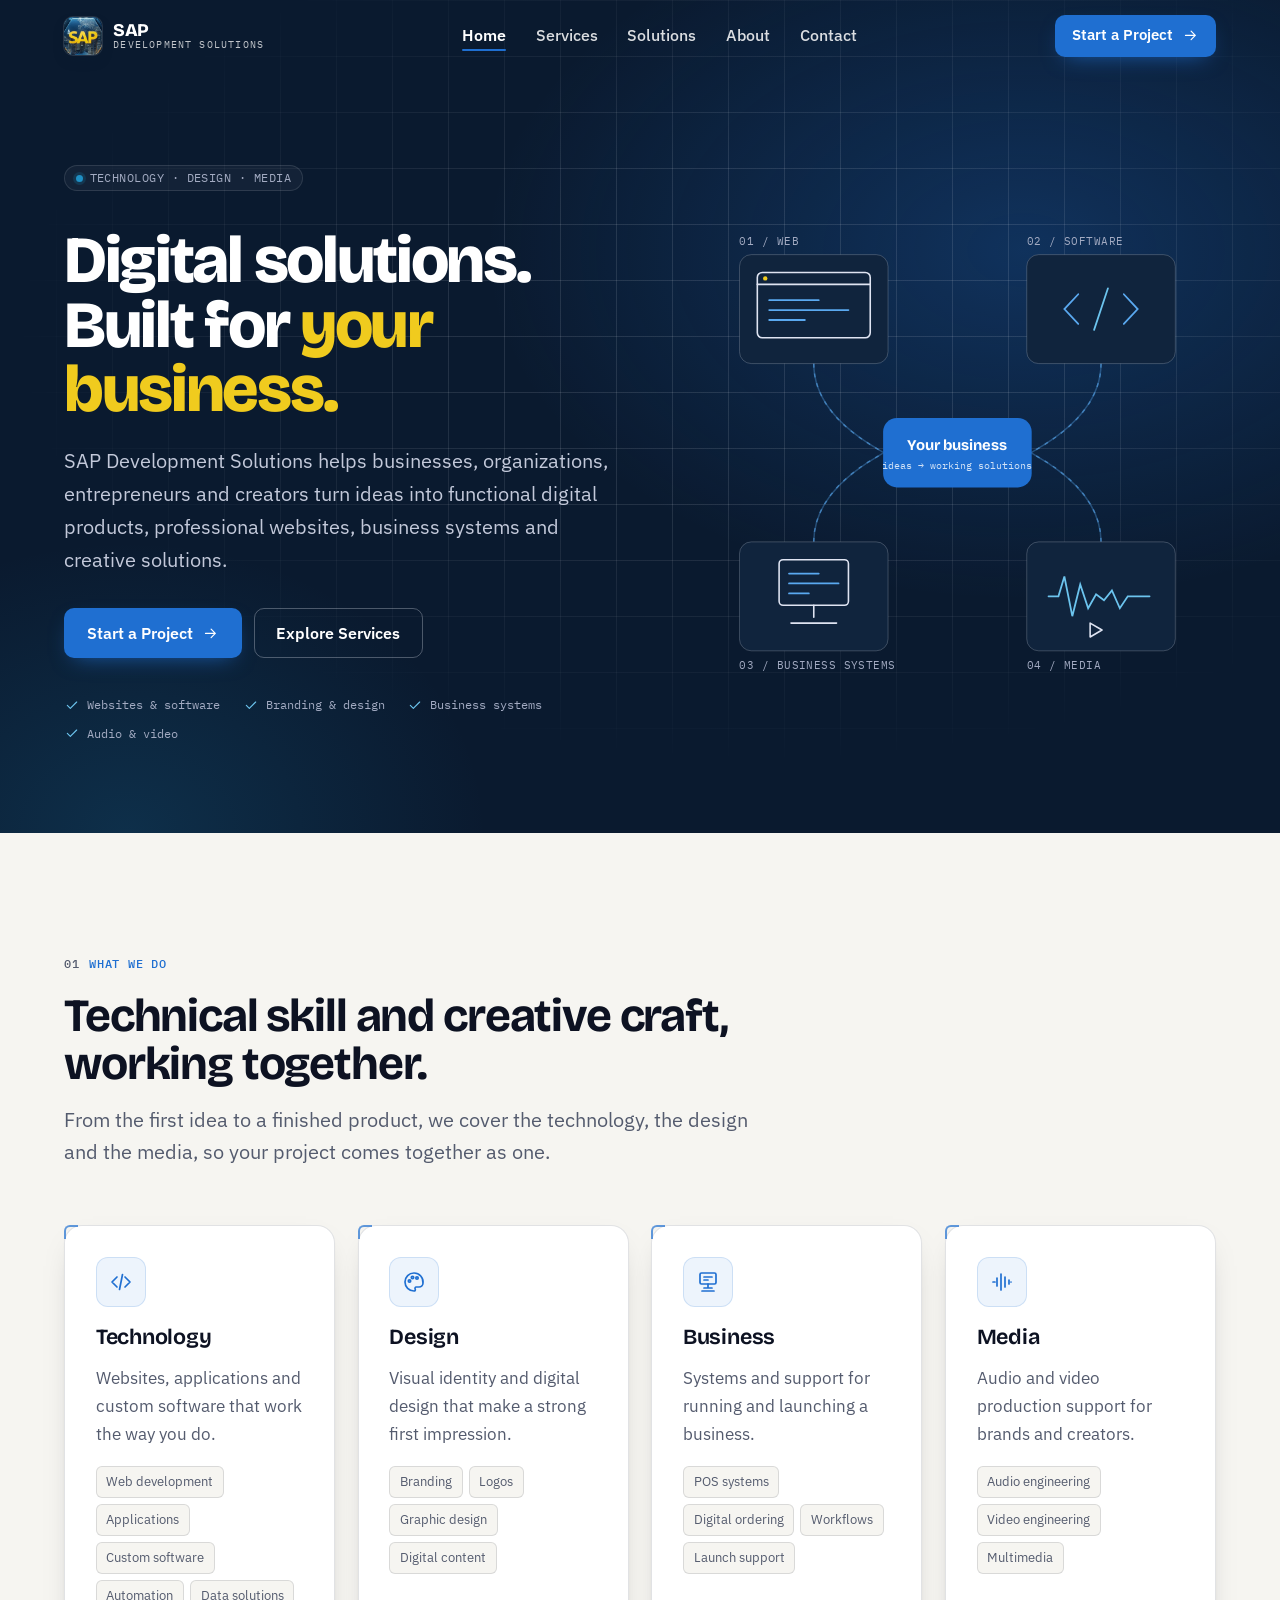
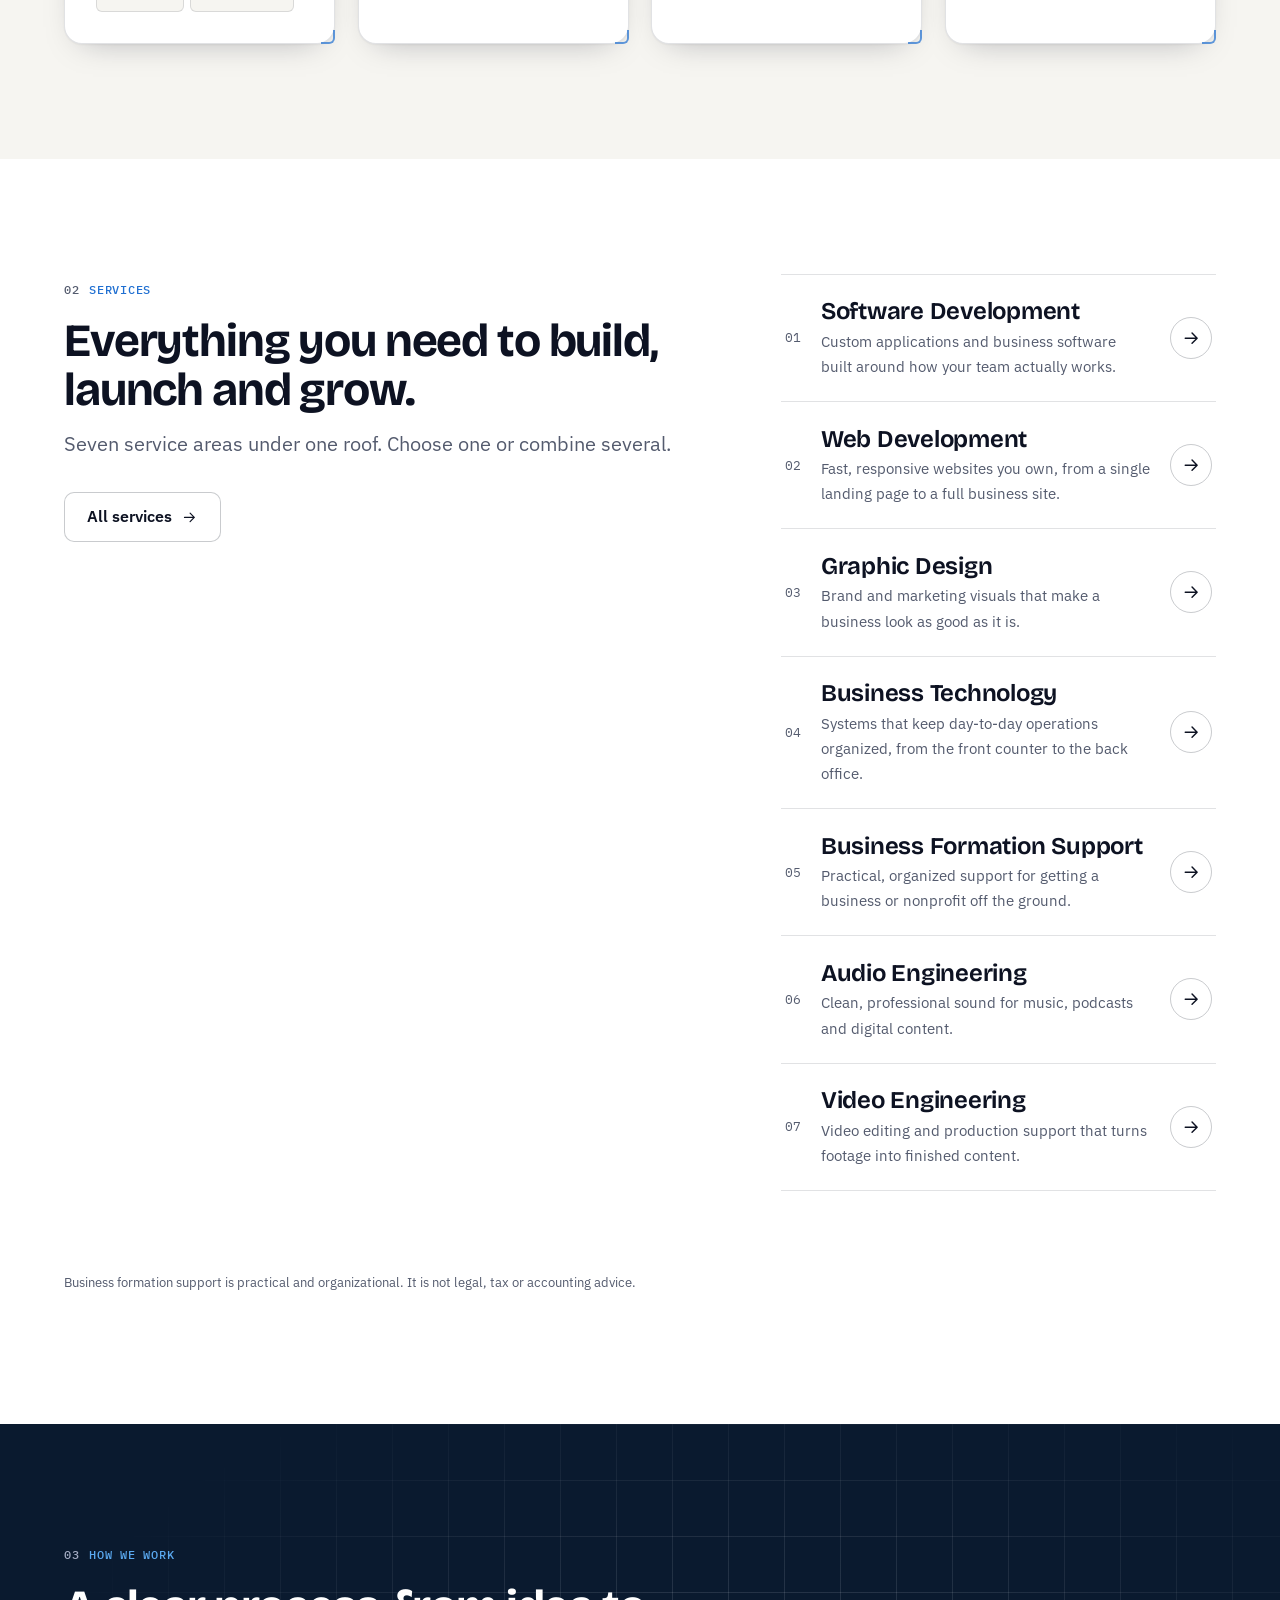
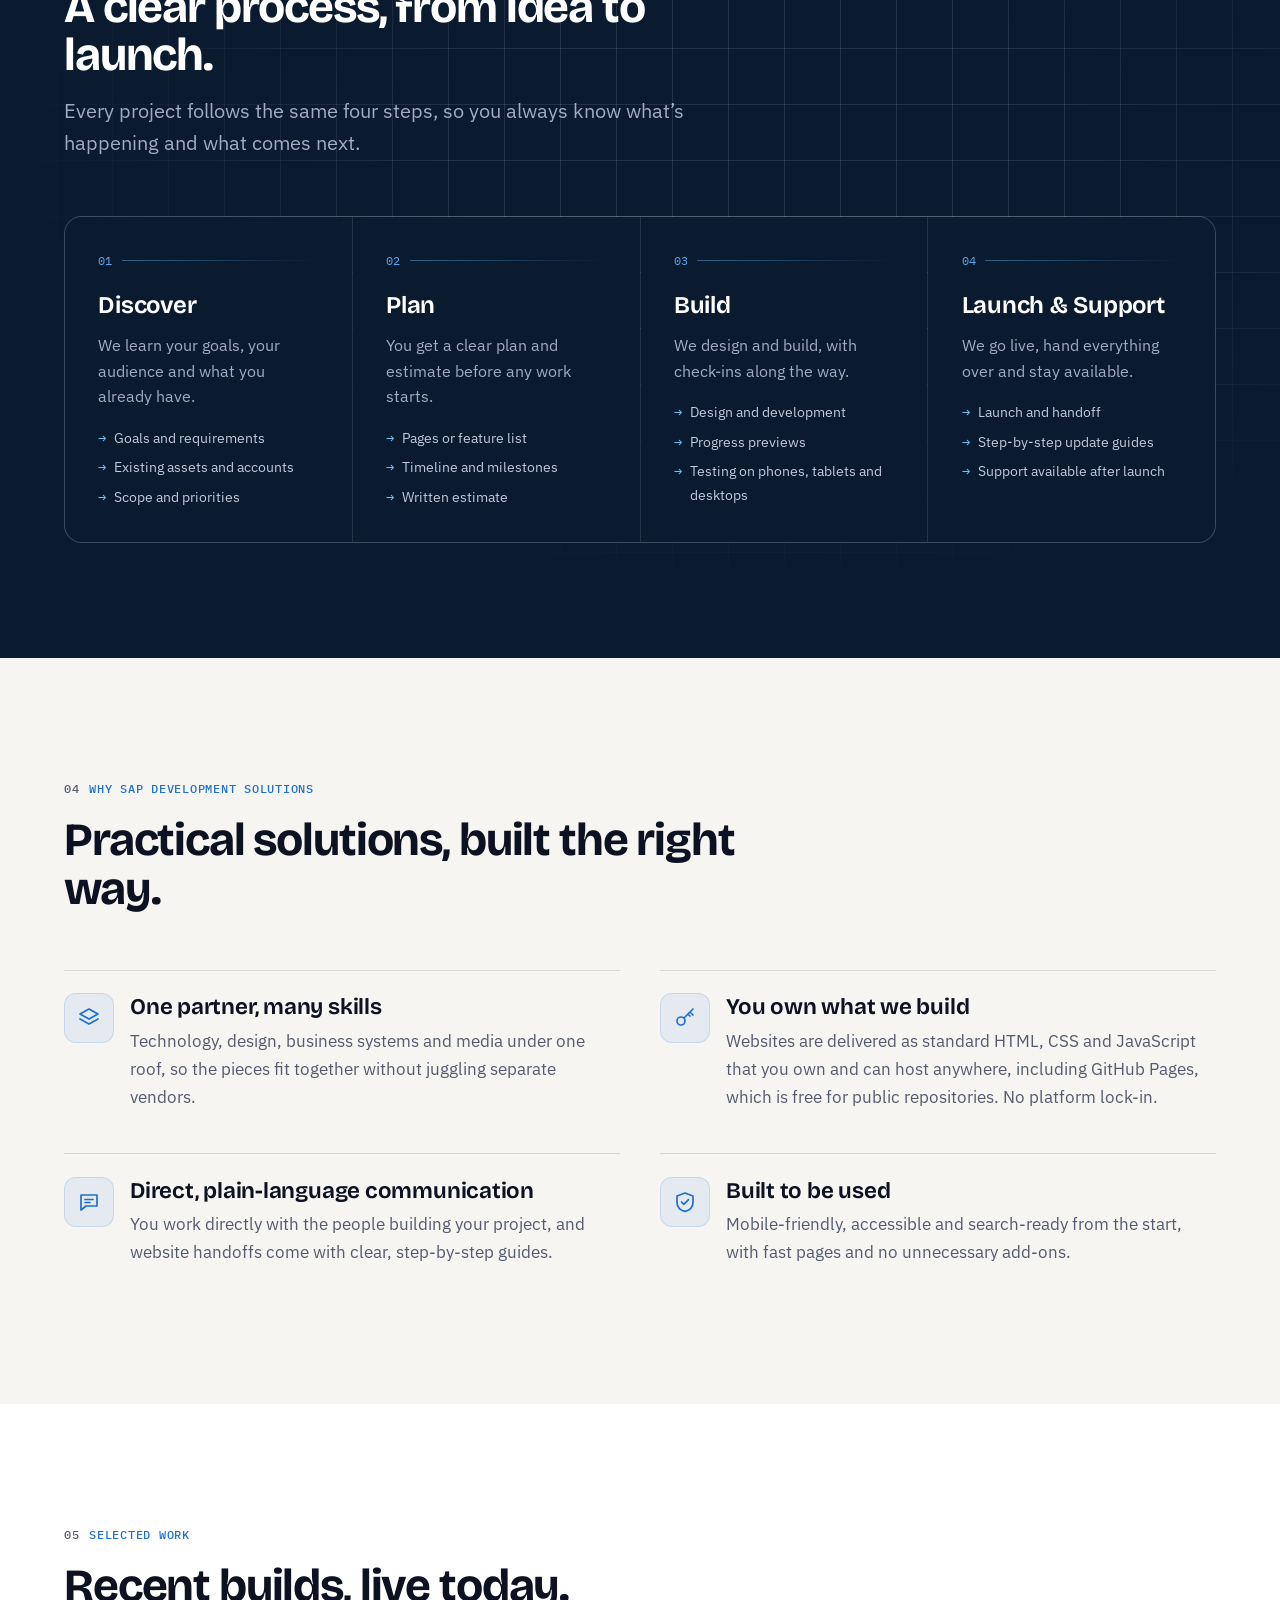
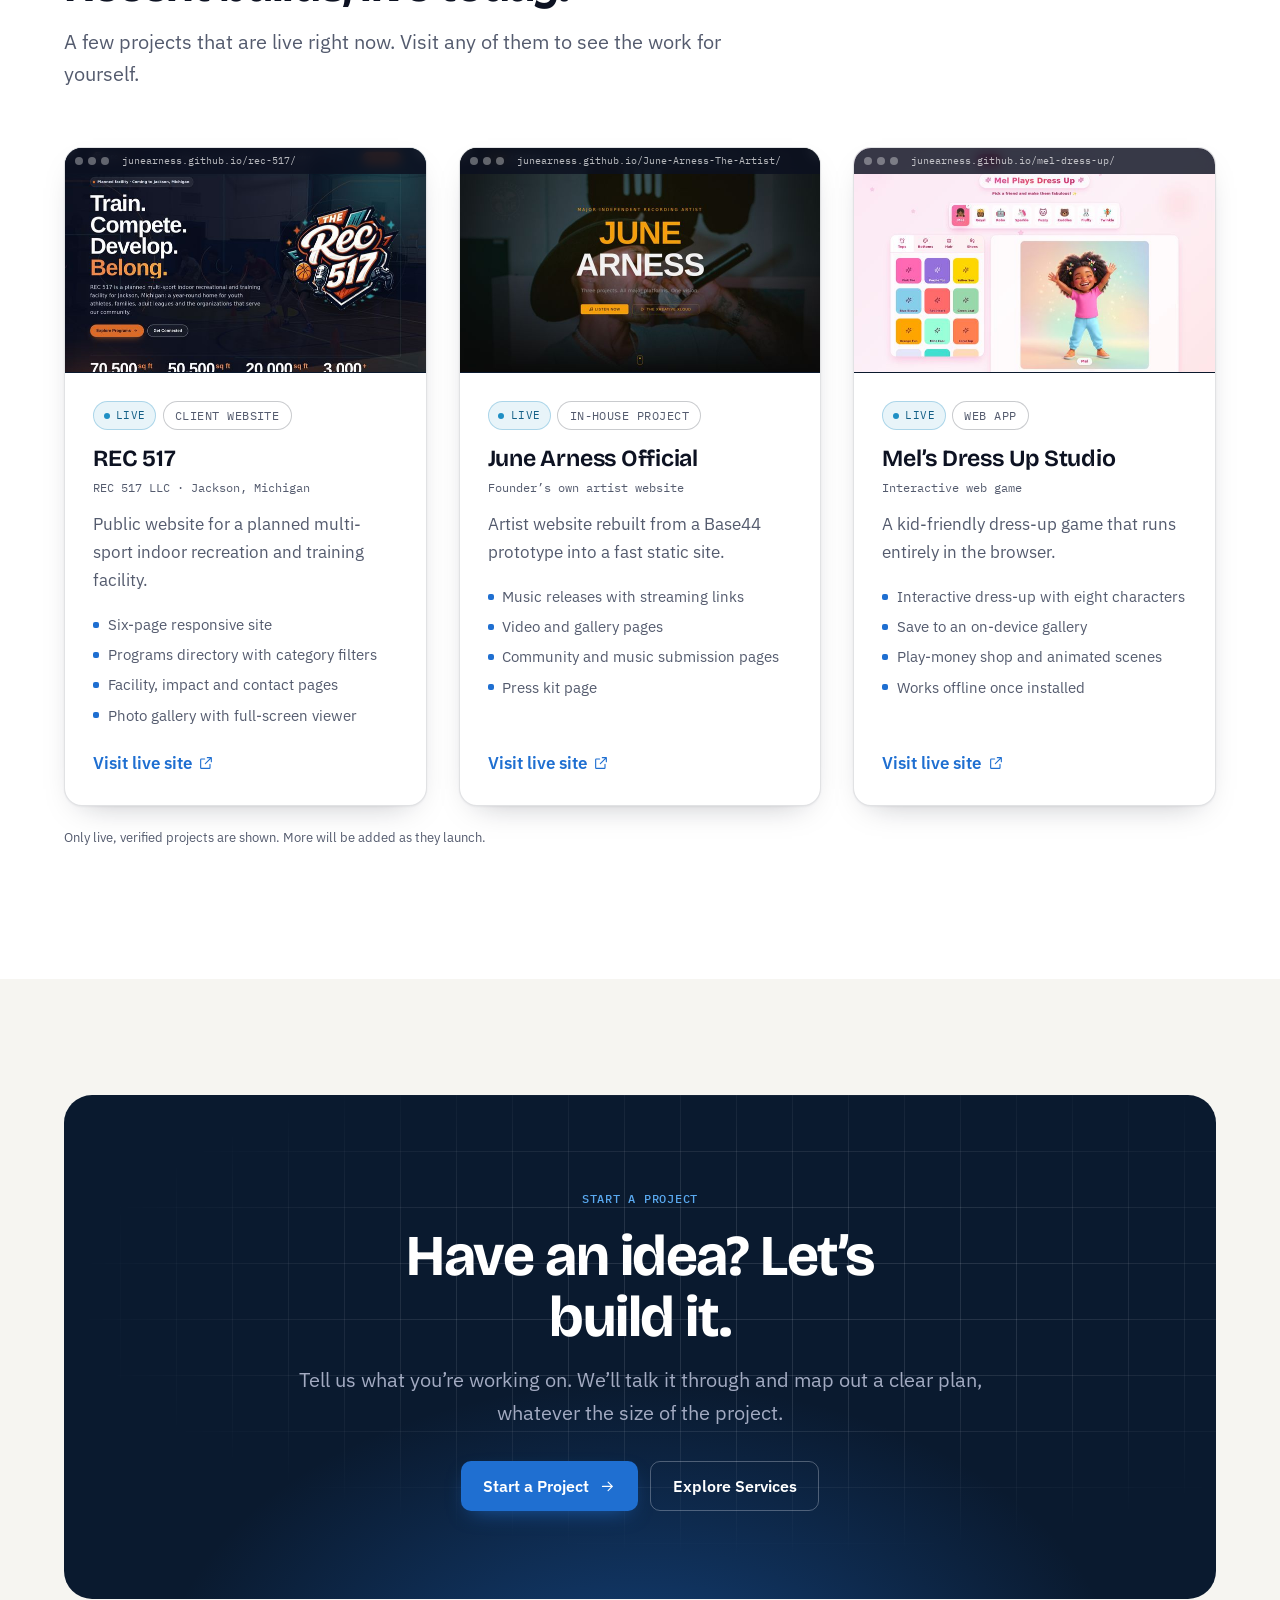
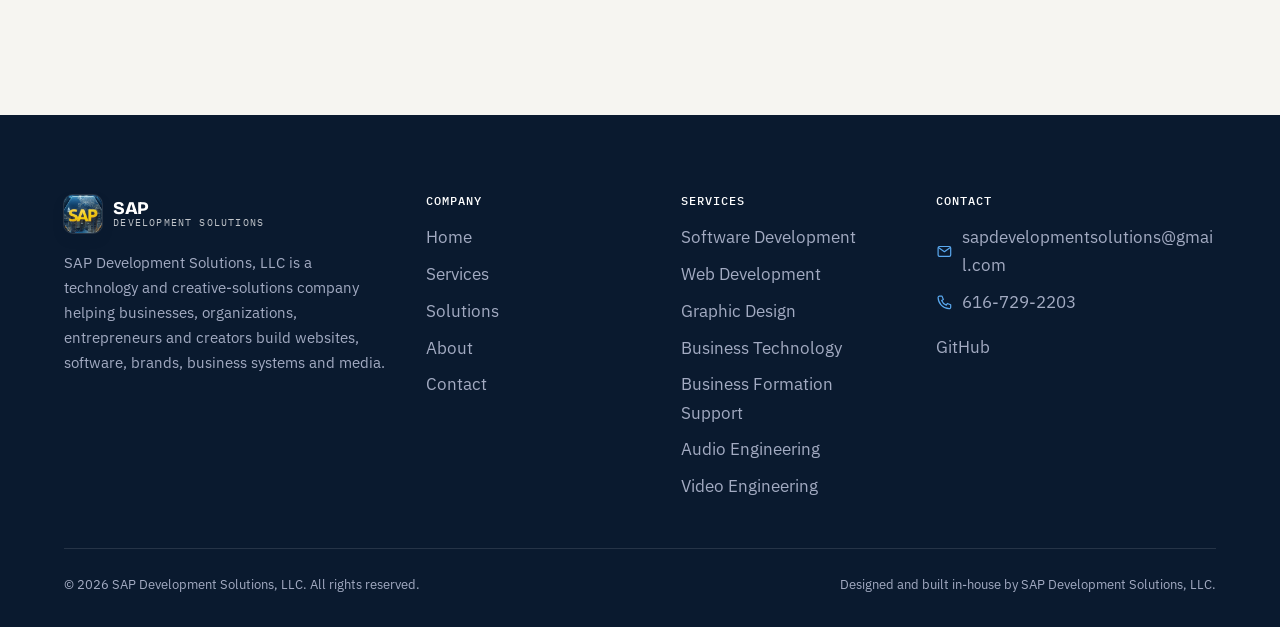
==== index.html @ c903daa7 "Add files via upload This is the first draft Checking for errors and working or non working calls" ====
<!DOCTYPE html>
<html lang="en">
<head>
  <meta charset="utf-8">
  <meta name="viewport" content="width=device-width, initial-scale=1">
  <title>SAP Development Solutions | Web, Software, Design &amp; Media</title>
  <meta name="description" content="SAP Development Solutions, LLC builds websites, software, brands, business systems and media for businesses, organizations, entrepreneurs and creators.">
  <!-- DOMAIN: after launch, replace https://www.example.com/ on this page with the live
       address (canonical, og:url, og:image, twitter:image and the ld+json block). -->
  <link rel="canonical" href="https://www.example.com/">
  <meta property="og:type" content="website">
  <meta property="og:site_name" content="SAP Development Solutions, LLC">
  <meta property="og:title" content="SAP Development Solutions | Web, Software, Design &amp; Media">
  <meta property="og:description" content="SAP Development Solutions, LLC builds websites, software, brands, business systems and media for businesses, organizations, entrepreneurs and creators.">
  <meta property="og:url" content="https://www.example.com/">
  <meta property="og:image" content="https://www.example.com/og-image.jpg">
  <meta property="og:image:width" content="1200">
  <meta property="og:image:height" content="630">
  <meta name="twitter:card" content="summary_large_image">
  <meta name="twitter:title" content="SAP Development Solutions | Web, Software, Design &amp; Media">
  <meta name="twitter:description" content="SAP Development Solutions, LLC builds websites, software, brands, business systems and media for businesses, organizations, entrepreneurs and creators.">
  <meta name="twitter:image" content="https://www.example.com/og-image.jpg">
  <meta name="theme-color" content="#0b1020">
  <link rel="icon" type="image/png" href="./favicon.png">
  <link rel="apple-touch-icon" href="./apple-touch-icon.png">
  <link rel="preconnect" href="https://fonts.googleapis.com">
  <link rel="preconnect" href="https://fonts.gstatic.com" crossorigin>
  <link href="https://fonts.googleapis.com/css2?family=Bricolage+Grotesque:opsz,wght@12..96,500..800&amp;family=IBM+Plex+Mono:wght@400;500&amp;family=IBM+Plex+Sans:wght@400;500;600;700&amp;display=swap" rel="stylesheet">
  <link rel="stylesheet" href="./style.css">
  <link rel="stylesheet" href="./responsive.css">
  <script>document.documentElement.classList.add("js");</script>
  <script type="application/ld+json">{"@context": "https://schema.org", "@type": "Organization", "name": "SAP Development Solutions, LLC", "url": "https://www.example.com/", "logo": "https://www.example.com/logo-full.jpg", "email": "sapdevelopmentsolutions@gmail.com", "telephone": "616-729-2203", "founder": {"@type": "Person", "name": "Stephen Arness Parks Jr."}, "description": "Technology and creative-solutions company: web and software development, graphic design, business technology, business formation support, and audio and video engineering.", "sameAs": ["https://github.com/JuneArness"]}</script>
</head>
<body class="header-dark">
  <a class="skip-link" href="#main">Skip to main content</a>
  <header class="site-header">
    <div class="container header-inner">
      <a class="brand" href="./index.html" aria-label="SAP Development Solutions, LLC home"><img src="./logo-mark.png" alt="" width="38" height="38"><span class="brand-text"><b>SAP</b><span>Development Solutions</span></span></a>
      <nav aria-label="Primary"><ul class="nav-links">
          <li><a href="./index.html" aria-current="page">Home</a></li>
          <li><a href="./services.html">Services</a></li>
          <li><a href="./solutions.html">Solutions</a></li>
          <li><a href="./about.html">About</a></li>
          <li><a href="./contact.html">Contact</a></li>
      </ul></nav>
      <a class="btn btn-primary header-cta" href="./contact.html">Start a Project<svg class="icon icon-arrow" viewBox="0 0 24 24" aria-hidden="true" focusable="false"><path d="M5 12h14M13 6l6 6-6 6"/></svg></a>
      <button type="button" class="menu-toggle" aria-expanded="false" aria-controls="mobile-menu" aria-label="Open menu"><span class="bars" aria-hidden="true"><span></span><span></span></span></button>
    </div>
  </header>
  <div class="mobile-menu" id="mobile-menu" aria-hidden="true">
    <nav aria-label="Mobile"><ul>
        <li><a class="m-link" href="./index.html" aria-current="page">Home<span>01</span></a></li>
        <li><a class="m-link" href="./services.html">Services<span>02</span></a></li>
        <li><a class="m-link" href="./solutions.html">Solutions<span>03</span></a></li>
        <li><a class="m-link" href="./about.html">About<span>04</span></a></li>
        <li><a class="m-link" href="./contact.html">Contact<span>05</span></a></li>
    </ul></nav>
    <div class="m-foot">
      <a class="btn btn-primary" href="./contact.html">Start a Project<svg class="icon icon-arrow" viewBox="0 0 24 24" aria-hidden="true" focusable="false"><path d="M5 12h14M13 6l6 6-6 6"/></svg></a>
      <span class="plain contact-lines" data-email><a href="mailto:sapdevelopmentsolutions@gmail.com">sapdevelopmentsolutions@gmail.com</a></span>
      <span class="plain contact-lines" data-phone><a href="tel:6167292203">616-729-2203</a></span>
    </div>
  </div>

  <main id="main">
    <section class="hero on-dark" aria-labelledby="hero-title">
      <div class="grid-bg" aria-hidden="true"></div>
      <div class="container hero-grid">
        <div class="hero-copy">
          <p class="pill"><span class="dot" aria-hidden="true"></span>Technology · Design · Media</p>
          <h1 id="hero-title" style="margin-top:1.4rem"><span class="line">Digital solutions.</span> <span class="line">Built for <span class="hl">your business.</span></span></h1>
          <p class="lead">SAP Development Solutions helps businesses, organizations, entrepreneurs and creators turn ideas into functional digital products, professional websites, business systems and creative solutions.</p>
          <div class="btn-row">
            <a class="btn btn-primary" href="./contact.html">Start a Project<svg class="icon icon-arrow" viewBox="0 0 24 24" aria-hidden="true" focusable="false"><path d="M5 12h14M13 6l6 6-6 6"/></svg></a>
            <a class="btn btn-secondary" href="./services.html">Explore Services</a>
          </div>
          <div class="hero-meta"><span><svg class="icon" viewBox="0 0 24 24" aria-hidden="true" focusable="false"><path d="M5 12.5l4.5 4.5L19 7.5"/></svg>Websites &amp; software</span><span><svg class="icon" viewBox="0 0 24 24" aria-hidden="true" focusable="false"><path d="M5 12.5l4.5 4.5L19 7.5"/></svg>Branding &amp; design</span><span><svg class="icon" viewBox="0 0 24 24" aria-hidden="true" focusable="false"><path d="M5 12.5l4.5 4.5L19 7.5"/></svg>Business systems</span><span><svg class="icon" viewBox="0 0 24 24" aria-hidden="true" focusable="false"><path d="M5 12.5l4.5 4.5L19 7.5"/></svg>Audio &amp; video</span></div>
        </div>
        <div class="diagram" aria-hidden="true">
  <svg viewBox="0 0 520 480" focusable="false">
    <path class="wire solid" d="M115 150 C115 210 190 240 185 240"/>
    <path class="wire solid" d="M405 150 C405 210 330 240 335 240"/>
    <path class="wire solid" d="M115 330 C115 270 190 240 185 240"/>
    <path class="wire solid" d="M405 330 C405 270 330 240 335 240"/>
    <path class="wire" d="M115 150 C115 210 190 240 185 240"/>
    <path class="wire" d="M405 150 C405 210 330 240 335 240"/>
    <path class="wire" d="M115 330 C115 270 190 240 185 240"/>
    <path class="wire" d="M405 330 C405 270 330 240 335 240"/>
    <g class="node" transform="translate(40 40)">
      <rect class="box" width="150" height="110" rx="12"/>
      <rect class="ink" x="18" y="18" width="114" height="66" rx="5"/>
      <path class="ink" d="M18 30h114"/><circle class="amber" cx="26" cy="24" r="2.2"/>
      <path class="accent" d="M30 46h50M30 56h80M30 66h36"/>
      <text x="0" y="-10">01 / WEB</text>
    </g>
    <g class="node" transform="translate(330 40)">
      <rect class="box" width="150" height="110" rx="12"/>
      <path class="accent" d="M52 40l-14 15 14 15M98 40l14 15-14 15"/>
      <path class="teal" d="M82 34l-14 42"/>
      <text x="0" y="-10">02 / SOFTWARE</text>
    </g>
    <g class="node" transform="translate(40 330)">
      <rect class="box" width="150" height="110" rx="12"/>
      <rect class="ink" x="40" y="18" width="70" height="46" rx="4"/>
      <path class="ink" d="M75 64v12M52 82h46"/>
      <path class="accent" d="M50 32h30M50 42h50M50 52h20"/>
      <text x="0" y="128">03 / BUSINESS SYSTEMS</text>
    </g>
    <g class="node" transform="translate(330 330)">
      <rect class="box" width="150" height="110" rx="12"/>
      <path class="teal" d="M22 55h10l6-20 8 40 8-32 8 24 8-14 8 6 8-10 8 18 8-12h22"/>
      <path class="ink" d="M64 82l12 7-12 7z"/>
      <text x="0" y="128">04 / MEDIA</text>
    </g>
    <g class="core" transform="translate(185 205)">
      <rect width="150" height="70" rx="14"/>
      <text x="75" y="32" text-anchor="middle">Your business</text>
      <text class="sub" x="75" y="51" text-anchor="middle">ideas → working solutions</text>
    </g>
  </svg>
</div>
      </div>
    </section>

    <section class="section" aria-labelledby="what-title">
      <div class="container">
        <div class="section-head reveal"><div><p class="label"><span class="idx">01</span>What we do</p><h2 class="h2" id="what-title">Technical skill and creative craft, working together.</h2><p class="lead">From the first idea to a finished product, we cover the technology, the design and the media, so your project comes together as one.</p></div></div>
        <div class="grid g4 stagger"><article class="card pillar corners"><span class="ico"><svg class="icon" viewBox="0 0 24 24" aria-hidden="true" focusable="false"><path d="M8 7l-5 5 5 5M16 7l5 5-5 5M13.5 4.5l-3 15"/></svg></span><h3>Technology</h3><p>Websites, applications and custom software that work the way you do.</p><ul class="tags"><li>Web development</li><li>Applications</li><li>Custom software</li><li>Automation</li><li>Data solutions</li></ul></article><article class="card pillar corners"><span class="ico"><svg class="icon" viewBox="0 0 24 24" aria-hidden="true" focusable="false"><path d="M12 3a9 9 0 1 0 0 18c1.1 0 1.6-.9 1.2-1.8-.5-1-.1-2.2 1-2.2H17a4 4 0 0 0 4-4A9 9 0 0 0 12 3z"/><circle cx="7.5" cy="11" r="1.2"/><circle cx="10.5" cy="7.5" r="1.2"/><circle cx="15" cy="8" r="1.2"/></svg></span><h3>Design</h3><p>Visual identity and digital design that make a strong first impression.</p><ul class="tags"><li>Branding</li><li>Logos</li><li>Graphic design</li><li>Digital content</li></ul></article><article class="card pillar corners"><span class="ico"><svg class="icon" viewBox="0 0 24 24" aria-hidden="true" focusable="false"><rect x="4" y="3" width="16" height="11" rx="1.5"/><path d="M8 18h8M12 14v4M6 21h12M8 7h8M8 10h4"/></svg></span><h3>Business</h3><p>Systems and support for running and launching a business.</p><ul class="tags"><li>POS systems</li><li>Digital ordering</li><li>Workflows</li><li>Launch support</li></ul></article><article class="card pillar corners"><span class="ico"><svg class="icon" viewBox="0 0 24 24" aria-hidden="true" focusable="false"><path d="M3 12h2M7 8v8M11 4v16M15 7v10M19 10v4M21 12h0"/></svg></span><h3>Media</h3><p>Audio and video production support for brands and creators.</p><ul class="tags"><li>Audio engineering</li><li>Video engineering</li><li>Multimedia</li></ul></article></div>
      </div>
    </section>

    <section class="section white" aria-labelledby="svc-title">
      <div class="container split wl" style="align-items:start">
        <div class="sticky reveal">
          <p class="label"><span class="idx">02</span>Services</p>
          <h2 class="h2" id="svc-title">Everything you need to build, launch and grow.</h2>
          <p class="lead">Seven service areas under one roof. Choose one or combine several.</p>
          <a class="btn btn-secondary" href="./services.html" style="margin-top:1rem">All services<svg class="icon icon-arrow" viewBox="0 0 24 24" aria-hidden="true" focusable="false"><path d="M5 12h14M13 6l6 6-6 6"/></svg></a>
        </div>
        <div class="svc-list reveal" data-service-list><noscript><ul><li>Software Development: Custom applications and business software built around how your team actually works.</li><li>Web Development: Fast, responsive websites you own, from a single landing page to a full business site.</li><li>Graphic Design: Brand and marketing visuals that make a business look as good as it is.</li><li>Business Technology: Systems that keep day-to-day operations organized, from the front counter to the back office.</li><li>Business Formation Support: Practical, organized support for getting a business or nonprofit off the ground.</li><li>Audio Engineering: Clean, professional sound for music, podcasts and digital content.</li><li>Video Engineering: Video editing and production support that turns footage into finished content.</li></ul></noscript></div>
        <p class="fine" style="margin-top:1rem">Business formation support is practical and organizational. It is not legal, tax or accounting advice.</p>
      </div>
    </section>

    <section class="section dark on-dark" aria-labelledby="how-title">
      <div class="grid-bg" aria-hidden="true"></div>
      <div class="container">
        <div class="section-head reveal"><div><p class="label"><span class="idx">03</span>How we work</p><h2 class="h2" id="how-title">A clear process, from idea to launch.</h2><p class="lead">Every project follows the same four steps, so you always know what’s happening and what comes next.</p></div></div>
        <div class="process stagger"><div class="step"><p class="step-n">01</p><h3>Discover</h3><p>We learn your goals, your audience and what you already have.</p><ul><li>Goals and requirements</li><li>Existing assets and accounts</li><li>Scope and priorities</li></ul></div><div class="step"><p class="step-n">02</p><h3>Plan</h3><p>You get a clear plan and estimate before any work starts.</p><ul><li>Pages or feature list</li><li>Timeline and milestones</li><li>Written estimate</li></ul></div><div class="step"><p class="step-n">03</p><h3>Build</h3><p>We design and build, with check-ins along the way.</p><ul><li>Design and development</li><li>Progress previews</li><li>Testing on phones, tablets and desktops</li></ul></div><div class="step"><p class="step-n">04</p><h3>Launch & Support</h3><p>We go live, hand everything over and stay available.</p><ul><li>Launch and handoff</li><li>Step-by-step update guides</li><li>Support available after launch</li></ul></div></div>
      </div>
    </section>

    <section class="section" aria-labelledby="why-title">
      <div class="container">
        <div class="section-head reveal"><div><p class="label"><span class="idx">04</span>Why SAP Development Solutions</p><h2 class="h2" id="why-title">Practical solutions, built the right way.</h2></div></div>
        <div class="why stagger"><div class="why-item"><span class="ico"><svg class="icon" viewBox="0 0 24 24" aria-hidden="true" focusable="false"><path d="M12 3l9 5-9 5-9-5z"/><path d="M3 13l9 5 9-5"/></svg></span><div><h3>One partner, many skills</h3><p>Technology, design, business systems and media under one roof, so the pieces fit together without juggling separate vendors.</p></div></div><div class="why-item"><span class="ico"><svg class="icon" viewBox="0 0 24 24" aria-hidden="true" focusable="false"><circle cx="8" cy="15" r="4"/><path d="M11 12l9-9M17 6l3 3M15 8l2 2"/></svg></span><div><h3>You own what we build</h3><p>Websites are delivered as standard HTML, CSS and JavaScript that you own and can host anywhere, including GitHub Pages, which is free for public repositories. No platform lock-in.</p></div></div><div class="why-item"><span class="ico"><svg class="icon" viewBox="0 0 24 24" aria-hidden="true" focusable="false"><path d="M4 5h16v11H9l-5 4z"/><path d="M8 9.5h8M8 12.5h5"/></svg></span><div><h3>Direct, plain-language communication</h3><p>You work directly with the people building your project, and website handoffs come with clear, step-by-step guides.</p></div></div><div class="why-item"><span class="ico"><svg class="icon" viewBox="0 0 24 24" aria-hidden="true" focusable="false"><path d="M12 3l8 3v6c0 5-3.4 8.3-8 9.4-4.6-1.1-8-4.4-8-9.4V6z"/><path d="M8.5 12l2.3 2.3 4.7-4.7"/></svg></span><div><h3>Built to be used</h3><p>Mobile-friendly, accessible and search-ready from the start, with fast pages and no unnecessary add-ons.</p></div></div></div>
      </div>
    </section>

    <section class="section white" aria-labelledby="work-title" data-hide-if-empty>
      <div class="container">
        <div class="section-head reveal"><div><p class="label"><span class="idx">05</span>Selected work</p><h2 class="h2" id="work-title">Recent builds, live today.</h2><p class="lead">A few projects that are live right now. Visit any of them to see the work for yourself.</p></div></div>
        <div class="work-grid stagger" data-work></div>
        <p class="fine" style="margin-top:1.25rem">Only live, verified projects are shown. More will be added as they launch.</p>
      </div>
    </section>

    <section class="section" aria-labelledby="cta-title">
      <div class="container">
        <div class="cta-band on-dark reveal">
          <div class="grid-bg" aria-hidden="true"></div>
          <p class="label" style="justify-content:center">Start a project</p>
          <h2 id="cta-title">Have an idea? Let’s build it.</h2>
          <p class="lead">Tell us what you’re working on. We’ll talk it through and map out a clear plan, whatever the size of the project.</p>
          <div class="btn-row"><a class="btn btn-primary" href="./contact.html">Start a Project<svg class="icon icon-arrow" viewBox="0 0 24 24" aria-hidden="true" focusable="false"><path d="M5 12h14M13 6l6 6-6 6"/></svg></a><a class="btn btn-secondary" href="./services.html">Explore Services</a></div>
        </div>
      </div>
    </section>

  </main>

  <footer class="site-footer">
    <div class="container">
      <div class="footer-grid">
        <div class="footer-brand">
          <a class="brand" href="./index.html" aria-label="SAP Development Solutions, LLC home"><img src="./logo-mark.png" alt="" width="38" height="38"><span class="brand-text"><b>SAP</b><span>Development Solutions</span></span></a>
          <p>SAP Development Solutions, LLC is a technology and creative-solutions company helping businesses, organizations, entrepreneurs and creators build websites, software, brands, business systems and media.</p>
        </div>
        <div><h2>Company</h2><ul><li><a href="./index.html">Home</a></li><li><a href="./services.html">Services</a></li><li><a href="./solutions.html">Solutions</a></li><li><a href="./about.html">About</a></li><li><a href="./contact.html">Contact</a></li></ul></div>
        <div><h2>Services</h2><ul><li><a href="./services.html#software">Software Development</a></li><li><a href="./services.html#web">Web Development</a></li><li><a href="./services.html#design">Graphic Design</a></li><li><a href="./services.html#business-tech">Business Technology</a></li><li><a href="./services.html#formation">Business Formation Support</a></li><li><a href="./services.html#audio">Audio Engineering</a></li><li><a href="./services.html#video">Video Engineering</a></li></ul></div>
        <div>
          <h2>Contact</h2>
          <!-- These fill in from data.js (company.email / company.phone / company.socials) -->
          <ul class="footer-contact"><li data-email><a href="mailto:sapdevelopmentsolutions@gmail.com">sapdevelopmentsolutions@gmail.com</a></li><li data-phone><a href="tel:6167292203">616-729-2203</a></li></ul>
          <ul data-socials style="margin-top:.9rem"></ul>
        </div>
      </div>
      <div class="footer-bottom">
        <p>&copy; <span data-year>2026</span> SAP Development Solutions, LLC. All rights reserved.</p>
        <p>Designed and built in-house by SAP Development Solutions, LLC.</p>
      </div>
    </div>
  </footer>
  <script src="./data.js"></script>
  <script src="./app.js"></script>
</body>
</html>
---- style.css ----
/* ==========================================================================
   SAP DEVELOPMENT SOLUTIONS | style.css
   Brand colors live in the first block and come from the SAP logo
   (blue, navy and gold). Change them there and the whole site follows. Screen-size rules are in responsive.css.
   ========================================================================== */
:root {
  --brand-primary: #1f6fd1;     /* logo blue: links, primary buttons */
  --brand-primary-hi: #5aa9f0;  /* logo glow blue, on dark backgrounds */
  --brand-secondary: #1f8fc4;   /* sky blue: supporting accents */
  --brand-secondary-hi: #6cc4ee;
  --brand-accent: #f0cb1e;      /* logo gold: highlights */
  --dark: #0a1a2f;              /* logo navy */
  --dark-2: #10243d;
  --dark-3: #17304f;
  --light: #f6f5f1;             /* warm paper */
  --white: #ffffff;
  --muted: #545b6e;             /* secondary text on light (AA) */
  --ink: #0d1222;
  --on-dark: #e8ebf3;
  --on-dark-muted: #a3abc2;
  --line: rgba(13, 18, 34, .12);
  --line-strong: rgba(13, 18, 34, .22);
  --line-dark: rgba(232, 235, 243, .12);

  --font-display: "Bricolage Grotesque", "Segoe UI", system-ui, sans-serif;
  --font-body: "IBM Plex Sans", "Segoe UI", system-ui, -apple-system, Arial, sans-serif;
  --font-mono: "IBM Plex Mono", ui-monospace, "Cascadia Mono", Consolas, monospace;

  --fs-hero: clamp(2.6rem, 4.4vw + .6rem, 5rem);
  --fs-h1: clamp(2.4rem, 4vw + .7rem, 4.4rem);
  --fs-h2: clamp(1.9rem, 2.6vw + .8rem, 3.2rem);
  --fs-h3: clamp(1.15rem, .5vw + 1rem, 1.4rem);
  --fs-lead: clamp(1.06rem, .45vw + .97rem, 1.28rem);

  --gutter: clamp(1rem, 4vw, 2.75rem);
  --maxw: 1240px;
  --section-y: clamp(4.5rem, 9vw, 8rem);
  --header-h: 72px;
  --r: 10px;
  --r-lg: 18px;
  --ease: cubic-bezier(.2, .7, .2, 1);
  --shadow: 0 1px 2px rgba(13, 18, 34, .05), 0 12px 32px -18px rgba(13, 18, 34, .35);
  --shadow-lift: 0 2px 4px rgba(13, 18, 34, .06), 0 26px 50px -24px rgba(13, 18, 34, .45);
}

/* ---------- Base ---------- */
*, *::before, *::after { box-sizing: border-box; }
[hidden] { display: none !important; }
html { -webkit-text-size-adjust: 100%; scroll-behavior: smooth; scroll-padding-top: calc(var(--header-h) + 16px); }
body { margin: 0; background: var(--light); color: var(--ink); font-family: var(--font-body); font-size: 1.0625rem; line-height: 1.65; -webkit-font-smoothing: antialiased; overflow-x: hidden; }
body.no-scroll { overflow: hidden; }
img, svg { display: block; max-width: 100%; }
img { height: auto; }
a { color: inherit; }
p { margin: 0 0 1rem; }
ul, ol { margin: 0; padding: 0; list-style: none; }
h1, h2, h3, h4 { margin: 0 0 .8rem; font-family: var(--font-display); font-weight: 700; line-height: 1.06; letter-spacing: -.025em; }
h3 { font-size: var(--fs-h3); line-height: 1.25; letter-spacing: -.01em; font-weight: 650; }
button, input, select, textarea { font: inherit; color: inherit; }
button { cursor: pointer; }
:focus-visible { outline: 3px solid var(--brand-primary); outline-offset: 3px; border-radius: 4px; }
.on-dark :focus-visible { outline-color: var(--brand-accent); }
::selection { background: var(--brand-primary); color: #fff; }
.sr-only { position: absolute !important; width: 1px; height: 1px; padding: 0; margin: -1px; overflow: hidden; clip: rect(0 0 0 0); white-space: nowrap; border: 0; }
.skip-link { position: absolute; left: 1rem; top: -4rem; z-index: 500; padding: .75rem 1rem; border-radius: 8px; background: var(--brand-primary); color: #fff; font-weight: 700; text-decoration: none; }
.skip-link:focus { top: 1rem; }
.container { width: 100%; max-width: var(--maxw); margin: 0 auto; padding-left: var(--gutter); padding-right: var(--gutter); }
.icon { width: 1.2em; height: 1.2em; flex: none; fill: none; stroke: currentColor; stroke-width: 1.7; stroke-linecap: round; stroke-linejoin: round; }

/* ---------- Type helpers ---------- */
.label { display: inline-flex; align-items: center; gap: .6rem; margin: 0 0 1.1rem; font-family: var(--font-mono); font-size: .78rem; font-weight: 500; letter-spacing: .06em; text-transform: uppercase; color: var(--brand-primary); }
.label .idx { color: var(--muted); }
.on-dark .label { color: var(--brand-primary-hi); }
.on-dark .label .idx { color: var(--on-dark-muted); }
.h1 { font-size: var(--fs-h1); }
.h2 { font-size: var(--fs-h2); }
.lead { font-size: var(--fs-lead); color: var(--muted); max-width: 44rem; line-height: 1.6; }
.on-dark .lead { color: var(--on-dark-muted); }
.muted { color: var(--muted); }
.on-dark .muted { color: var(--on-dark-muted); }
.mono { font-family: var(--font-mono); }
.fine { font-size: .84rem; color: var(--muted); }
.on-dark .fine { color: var(--on-dark-muted); }
.hl { color: var(--brand-primary); }
.on-dark .hl { color: var(--brand-primary-hi); }
.pill { display: inline-flex; align-items: center; gap: .4rem; padding: .3rem .7rem; border: 1px solid var(--line-strong); border-radius: 999px; font-family: var(--font-mono); font-size: .72rem; letter-spacing: .04em; text-transform: uppercase; color: var(--muted); line-height: 1.2; background: rgba(255, 255, 255, .5); }
.pill .dot { width: 7px; height: 7px; border-radius: 50%; background: var(--brand-secondary); box-shadow: 0 0 0 3px rgba(31, 143, 196, .18); }
.on-dark .pill { color: var(--on-dark-muted); border-color: var(--line-dark); background: rgba(255, 255, 255, .04); }

/* ---------- Buttons ---------- */
.btn { position: relative; display: inline-flex; align-items: center; justify-content: center; gap: .6rem; min-height: 50px; padding: .8rem 1.35rem; border: 1px solid transparent; border-radius: var(--r); text-decoration: none; font-weight: 600; font-size: 1rem; line-height: 1.1; white-space: nowrap; transition: background-color .2s, color .2s, border-color .2s, transform .25s var(--ease), box-shadow .25s var(--ease); }
.btn .icon { width: 1.05rem; height: 1.05rem; transition: transform .25s var(--ease); }
.btn:hover .icon-arrow { transform: translateX(3px); }
.btn:active { transform: translateY(1px); }
.btn-primary { background: var(--brand-primary); color: #fff; box-shadow: 0 8px 22px -10px rgba(31, 111, 209, .8); }
.btn-primary:hover { background: #195cb0; box-shadow: 0 12px 28px -10px rgba(31, 111, 209, .9); transform: translateY(-1px); }
.btn-secondary { background: var(--white); color: var(--ink); border-color: var(--line-strong); }
.btn-secondary:hover { border-color: var(--ink); transform: translateY(-1px); }
.on-dark .btn-secondary { background: transparent; color: #fff; border-color: rgba(232, 235, 243, .3); }
.on-dark .btn-secondary:hover { border-color: #fff; background: rgba(255, 255, 255, .06); }
.btn-row { display: flex; flex-wrap: wrap; gap: .75rem; }
.text-link { display: inline-flex; align-items: center; gap: .4rem; font-weight: 600; text-decoration: none; color: var(--brand-primary); }
.text-link .icon { width: 1rem; height: 1rem; transition: transform .25s var(--ease); }
.text-link:hover { text-decoration: underline; text-underline-offset: 4px; }
.text-link:hover .icon { transform: translateX(3px); }
.on-dark .text-link { color: var(--brand-primary-hi); }

/* ---------- Header ---------- */
.site-header { position: fixed; inset: 0 0 auto; z-index: 200; height: var(--header-h); transition: background-color .3s, box-shadow .3s, border-color .3s; border-bottom: 1px solid transparent; }
.site-header.is-scrolled, .site-header.is-solid { background: rgba(246, 245, 241, .88); border-bottom-color: var(--line); -webkit-backdrop-filter: blur(14px) saturate(1.4); backdrop-filter: blur(14px) saturate(1.4); }
.header-dark .site-header:not(.is-scrolled):not(.is-solid) { color: #fff; }
.header-inner { height: 100%; display: flex; align-items: center; justify-content: space-between; gap: 1rem; }
.brand { display: inline-flex; align-items: center; gap: .7rem; text-decoration: none; flex: none; }
.brand img { width: 38px; height: 38px; }
.brand-text { display: flex; flex-direction: column; line-height: 1.05; }
.brand-text b { font-family: var(--font-display); font-weight: 800; font-size: 1.12rem; letter-spacing: -.02em; }
.brand-text span { font-family: var(--font-mono); font-size: .62rem; letter-spacing: .12em; text-transform: uppercase; opacity: .75; }
.nav-links { display: none; align-items: center; gap: .15rem; }
.nav-links a { position: relative; display: inline-flex; align-items: center; min-height: 44px; padding: .4rem .85rem; border-radius: 8px; text-decoration: none; font-weight: 500; font-size: .98rem; opacity: .85; transition: opacity .2s, background-color .2s; }
.nav-links a:hover { opacity: 1; background: rgba(13, 18, 34, .05); }
.header-dark .site-header:not(.is-scrolled):not(.is-solid) .nav-links a:hover { background: rgba(255, 255, 255, .08); }
.nav-links a[aria-current="page"] { opacity: 1; font-weight: 600; }
.nav-links a[aria-current="page"]::after { content: ""; position: absolute; left: .85rem; right: .85rem; bottom: .4rem; height: 2px; border-radius: 2px; background: var(--brand-primary); }
.header-cta { display: none; min-height: 42px; padding: .55rem 1rem; font-size: .94rem; }
.menu-toggle { display: inline-flex; align-items: center; justify-content: center; width: 46px; height: 46px; border-radius: 10px; border: 1px solid currentColor; border-color: rgba(127, 127, 127, .4); background: transparent; }
.menu-toggle .bars { position: relative; width: 20px; height: 12px; }
.menu-toggle .bars span { position: absolute; left: 0; width: 100%; height: 2px; border-radius: 2px; background: currentColor; transition: transform .35s var(--ease), top .35s var(--ease); }
.menu-toggle .bars span:nth-child(1) { top: 0; }
.menu-toggle .bars span:nth-child(2) { top: 10px; }
.menu-toggle[aria-expanded="true"] .bars span:nth-child(1) { top: 5px; transform: rotate(45deg); }
.menu-toggle[aria-expanded="true"] .bars span:nth-child(2) { top: 5px; transform: rotate(-45deg); }
.mobile-menu { position: fixed; inset: 0; z-index: 190; display: flex; flex-direction: column; padding: calc(var(--header-h) + 1.25rem) var(--gutter) 2rem; overflow-y: auto; background: var(--light); visibility: hidden; opacity: 0; transform: translateY(-8px); transition: opacity .3s var(--ease), transform .3s var(--ease), visibility 0s linear .3s; }
.mobile-menu.is-open { visibility: visible; opacity: 1; transform: none; transition: opacity .3s var(--ease), transform .3s var(--ease); }
.mobile-menu li { border-bottom: 1px solid var(--line); }
.mobile-menu a.m-link { display: flex; align-items: center; justify-content: space-between; min-height: 64px; text-decoration: none; font-family: var(--font-display); font-weight: 700; font-size: clamp(1.6rem, 7vw, 2.2rem); letter-spacing: -.02em; }
.mobile-menu a.m-link span { font-family: var(--font-mono); font-size: .75rem; font-weight: 400; color: var(--muted); letter-spacing: .04em; }
.mobile-menu a.m-link[aria-current="page"] { color: var(--brand-primary); }
.mobile-menu .m-foot { margin-top: auto; padding-top: 2rem; display: grid; gap: .75rem; }
.mobile-menu .m-foot .btn { width: 100%; }
.mobile-menu .m-foot a.plain { text-decoration: none; color: var(--muted); font-size: .95rem; word-break: break-word; }

/* ---------- Blueprint grid (signature motif) ---------- */
.grid-bg { position: absolute; inset: 0; pointer-events: none; background-image: linear-gradient(var(--line-dark) 1px, transparent 1px), linear-gradient(90deg, var(--line-dark) 1px, transparent 1px); background-size: 56px 56px; -webkit-mask-image: radial-gradient(ellipse 80% 70% at 60% 40%, #000 30%, transparent 75%); mask-image: radial-gradient(ellipse 80% 70% at 60% 40%, #000 30%, transparent 75%); }
.grid-bg.light { background-image: linear-gradient(var(--line) 1px, transparent 1px), linear-gradient(90deg, var(--line) 1px, transparent 1px); }
.corners { position: relative; }
.corners::before, .corners::after { content: ""; position: absolute; width: 14px; height: 14px; border-color: var(--brand-primary); border-style: solid; opacity: .7; pointer-events: none; transition: all .35s var(--ease); }
.corners::before { top: -1px; left: -1px; border-width: 2px 0 0 2px; border-top-left-radius: 6px; }
.corners::after { bottom: -1px; right: -1px; border-width: 0 2px 2px 0; border-bottom-right-radius: 6px; }

/* ---------- Hero ---------- */
.hero { position: relative; isolation: isolate; overflow: hidden; background: var(--dark); color: var(--on-dark); padding-top: calc(var(--header-h) + clamp(3rem, 7vw, 6rem)); padding-bottom: clamp(3.5rem, 7vw, 6rem); }
.hero::before { content: ""; position: absolute; inset: 0; z-index: -1; background: radial-gradient(60% 60% at 80% 30%, rgba(31, 111, 209, .28), transparent 70%), radial-gradient(40% 50% at 10% 100%, rgba(31, 143, 196, .18), transparent 70%); }
.hero-grid { display: grid; grid-template-columns: minmax(0, 1fr); gap: clamp(2.5rem, 5vw, 4rem); align-items: center; }
.hero h1 { font-size: var(--fs-hero); font-weight: 800; letter-spacing: -.035em; line-height: .98; color: #fff; margin-bottom: 1.4rem; }
.hero h1 .line { display: block; }
.hero h1 .hl { color: var(--brand-primary-hi); }
.hero .lead { margin-bottom: 2rem; color: #c3c9da; }
.hero-meta { display: flex; flex-wrap: wrap; gap: .5rem 1.4rem; margin-top: 2.25rem; font-family: var(--font-mono); font-size: .78rem; color: var(--on-dark-muted); }
.hero-meta span { display: inline-flex; align-items: center; gap: .45rem; }
.hero-meta .icon { width: 1rem; height: 1rem; color: var(--brand-secondary-hi); }

/* System diagram */
.diagram { position: relative; width: 100%; max-width: 560px; justify-self: center; aspect-ratio: 1 / .92; }
.diagram svg { width: 100%; height: 100%; overflow: visible; }
.diagram .wire { fill: none; stroke: rgba(90, 169, 240, .55); stroke-width: 1.5; stroke-dasharray: 4 6; }
.diagram .wire.solid { stroke-dasharray: none; stroke: rgba(90, 169, 240, .35); }
.diagram .pulse { fill: var(--brand-accent); }
.diagram .node rect.box { fill: var(--dark-2); stroke: rgba(232, 235, 243, .22); stroke-width: 1; }
.diagram .node .ink { fill: none; stroke: #dfe4f2; stroke-width: 1.6; stroke-linecap: round; stroke-linejoin: round; }
.diagram .node .accent { fill: none; stroke: var(--brand-primary-hi); stroke-width: 1.8; stroke-linecap: round; }
.diagram .node .teal { fill: none; stroke: var(--brand-secondary-hi); stroke-width: 1.8; stroke-linecap: round; }
.diagram .node .amber { fill: var(--brand-accent); }
.diagram .node text, .diagram .tag-text { font-family: var(--font-mono); font-size: 11px; fill: var(--on-dark-muted); letter-spacing: .04em; }
.diagram .core rect { fill: var(--brand-primary); }
.diagram .core text { font-family: var(--font-display); font-size: 15px; font-weight: 700; fill: #fff; }
.diagram .core .sub { font-family: var(--font-mono); font-size: 10px; font-weight: 400; fill: rgba(255, 255, 255, .8); }

/* ---------- Page hero ---------- */
.page-hero { position: relative; isolation: isolate; overflow: hidden; background: var(--dark); color: var(--on-dark); padding-top: calc(var(--header-h) + clamp(3rem, 8vw, 6rem)); padding-bottom: clamp(3rem, 7vw, 5rem); }
.page-hero::before { content: ""; position: absolute; inset: 0; z-index: -1; background: radial-gradient(55% 80% at 90% 0%, rgba(31, 111, 209, .3), transparent 70%); }
.page-hero h1 { color: #fff; max-width: 18ch; }
.crumbs { display: flex; gap: .5rem; margin-bottom: 1.2rem; font-family: var(--font-mono); font-size: .76rem; color: var(--on-dark-muted); }
.crumbs a { color: var(--on-dark-muted); text-decoration: none; }
.crumbs a:hover { color: #fff; }
.jump { display: flex; flex-wrap: wrap; gap: .5rem; margin-top: 2rem; }
.jump a { display: inline-flex; align-items: center; min-height: 40px; padding: .4rem .85rem; border: 1px solid var(--line-dark); border-radius: 999px; font-size: .88rem; text-decoration: none; color: #dfe4f2; transition: border-color .2s, background-color .2s; }
.jump a:hover { border-color: #fff; background: rgba(255, 255, 255, .06); }

/* ---------- Sections ---------- */
.section { position: relative; padding-top: var(--section-y); padding-bottom: var(--section-y); }
.section.white { background: var(--white); }
.section.dark { background: var(--dark); color: var(--on-dark); overflow: hidden; isolation: isolate; }
.section.dark h2, .section.dark h3 { color: #fff; }
.section-head { max-width: 46rem; margin-bottom: clamp(2.25rem, 5vw, 3.5rem); }
.section-head.row { max-width: none; display: flex; flex-wrap: wrap; align-items: flex-end; justify-content: space-between; gap: 1rem 3rem; }
.section-head.row > div { max-width: 44rem; }
.section-head .h2 { margin-bottom: .9rem; }
.section-head .lead { margin: 0; }
.split { display: grid; grid-template-columns: minmax(0, 1fr); gap: clamp(2rem, 5vw, 4.5rem); align-items: center; }
.split > *, .grid > * { min-width: 0; }
.grid { display: grid; grid-template-columns: minmax(0, 1fr); gap: clamp(1rem, 2vw, 1.4rem); }

/* ---------- Cards ---------- */
.card { position: relative; background: var(--white); border: 1px solid var(--line); border-radius: var(--r-lg); padding: clamp(1.4rem, 2.4vw, 2rem); box-shadow: var(--shadow); transition: transform .35s var(--ease), box-shadow .35s var(--ease), border-color .35s; }
a.card { display: block; text-decoration: none; color: inherit; }
.card:hover { transform: translateY(-4px); box-shadow: var(--shadow-lift); border-color: rgba(31, 111, 209, .35); }
.card:hover.corners::before, .card:hover.corners::after { width: 22px; height: 22px; opacity: 1; }
.card p { color: var(--muted); }
.ico { display: inline-flex; align-items: center; justify-content: center; width: 50px; height: 50px; margin-bottom: 1.1rem; border-radius: 12px; background: rgba(31, 111, 209, .08); color: var(--brand-primary); border: 1px solid rgba(31, 111, 209, .16); transition: transform .35s var(--ease), background-color .3s, color .3s; }
.ico .icon { width: 24px; height: 24px; }
.card:hover .ico { transform: translateY(-2px); background: var(--brand-primary); color: #fff; }
.on-dark .ico { background: rgba(90, 169, 240, .12); color: var(--brand-primary-hi); border-color: rgba(90, 169, 240, .25); }
.card.dark { background: var(--dark-2); border-color: var(--line-dark); color: var(--on-dark); box-shadow: none; }
.card.dark p { color: var(--on-dark-muted); }
.card.dark:hover { border-color: rgba(90, 169, 240, .5); }

/* What we do (3 pillars) */
.pillar h3 { font-size: 1.35rem; }
.pillar .tags { display: flex; flex-wrap: wrap; gap: .4rem; margin-top: 1.1rem; }
.pillar .tags li { padding: .25rem .6rem; border-radius: 6px; background: var(--light); border: 1px solid var(--line); font-size: .82rem; color: var(--muted); }

/* Service snapshot rows */
.svc-list { border-top: 1px solid var(--line); }
.svc-row { display: grid; grid-template-columns: auto minmax(0, 1fr) auto; gap: 1rem 1.25rem; align-items: center; padding: 1.35rem .25rem; border-bottom: 1px solid var(--line); text-decoration: none; transition: background-color .25s, padding .35s var(--ease); }
.svc-row:hover { background: var(--white); padding-left: 1rem; padding-right: 1rem; }
.svc-row .num { font-family: var(--font-mono); font-size: .8rem; color: var(--muted); }
.svc-row h3 { margin: 0 0 .15rem; font-size: clamp(1.15rem, 1vw + .9rem, 1.5rem); }
.svc-row p { margin: 0; color: var(--muted); font-size: .96rem; }
.svc-row .go { width: 42px; height: 42px; border-radius: 50%; border: 1px solid var(--line-strong); display: flex; align-items: center; justify-content: center; transition: background-color .25s, color .25s, border-color .25s, transform .35s var(--ease); }
.svc-row:hover .go { background: var(--brand-primary); color: #fff; border-color: var(--brand-primary); transform: rotate(-45deg); }

/* Process */
.process { display: grid; grid-template-columns: minmax(0, 1fr); gap: 1px; background: var(--line-dark); border: 1px solid var(--line-dark); border-radius: var(--r-lg); overflow: hidden; }
.step { position: relative; padding: clamp(1.5rem, 2.6vw, 2.2rem); background: var(--dark); transition: background-color .3s; }
.step:hover { background: var(--dark-2); }
.step .step-n { display: flex; align-items: center; gap: .6rem; margin-bottom: 1.2rem; font-family: var(--font-mono); font-size: .78rem; color: var(--brand-primary-hi); }
.step .step-n::after { content: ""; flex: 1; height: 1px; background: linear-gradient(90deg, rgba(90, 169, 240, .5), transparent); }
.step h3 { font-size: 1.5rem; }
.step p { color: var(--on-dark-muted); margin: 0; font-size: .97rem; }
.step ul { margin-top: 1rem; display: grid; gap: .35rem; font-size: .9rem; color: #c3c9da; }
.step ul li { display: flex; gap: .5rem; }
.step ul li::before { content: "→"; color: var(--brand-secondary-hi); font-family: var(--font-mono); }

/* Why list */
.why { display: grid; grid-template-columns: minmax(0, 1fr); gap: 1.25rem; }
.why-item { display: grid; grid-template-columns: auto minmax(0, 1fr); gap: 1rem; align-items: start; padding: 1.4rem 0; border-top: 1px solid var(--line); }
.why-item .ico { margin: 0; }
.why-item h3 { margin-bottom: .35rem; }
.why-item p { margin: 0; color: var(--muted); }

/* Work cards */
.work-grid { display: grid; grid-template-columns: minmax(0, 1fr); gap: clamp(1.25rem, 2.5vw, 2rem); }
.work { display: flex; flex-direction: column; overflow: hidden; padding: 0; }
.work .shot { position: relative; aspect-ratio: 16 / 10; overflow: hidden; background: var(--dark); border-bottom: 1px solid var(--line); }
.work .shot img { width: 100%; height: 100%; object-fit: cover; object-position: top; transition: transform 1.2s var(--ease); }
.work:hover .shot img { transform: scale(1.04); }
.work .shot .browser { position: absolute; left: 0; right: 0; top: 0; height: 26px; display: flex; align-items: center; gap: 5px; padding: 0 10px; background: rgba(11, 16, 32, .82); -webkit-backdrop-filter: blur(6px); backdrop-filter: blur(6px); }
.work .shot .browser i { width: 8px; height: 8px; border-radius: 50%; background: rgba(255, 255, 255, .35); }
.work .shot .browser span { margin-left: 8px; font-family: var(--font-mono); font-size: .64rem; color: rgba(255, 255, 255, .7); overflow: hidden; white-space: nowrap; text-overflow: ellipsis; }
.work .w-body { display: flex; flex-direction: column; flex: 1; padding: clamp(1.25rem, 2.2vw, 1.75rem); }
.work .w-top { display: flex; flex-wrap: wrap; gap: .4rem; margin-bottom: .9rem; }
.status { display: inline-flex; align-items: center; gap: .4rem; padding: .25rem .6rem; border-radius: 999px; font-family: var(--font-mono); font-size: .7rem; text-transform: uppercase; letter-spacing: .04em; background: rgba(31, 143, 196, .1); color: #135f86; border: 1px solid rgba(31, 143, 196, .3); }
.status::before { content: ""; width: 6px; height: 6px; border-radius: 50%; background: var(--brand-secondary); }
.work h3 { font-size: 1.45rem; margin-bottom: .2rem; }
.work .client { font-family: var(--font-mono); font-size: .78rem; color: var(--muted); margin-bottom: .8rem; }
.work ul { display: grid; gap: .35rem; margin: .2rem 0 1.3rem; font-size: .93rem; color: var(--muted); }
.work ul li { display: flex; gap: .55rem; }
.work ul li::before { content: ""; flex: none; width: 6px; height: 6px; margin-top: .55rem; border-radius: 2px; background: var(--brand-primary); }
.work .text-link { margin-top: auto; }

/* Services page */
.svc-detail { display: grid; grid-template-columns: minmax(0, 1fr); gap: clamp(1.25rem, 3vw, 3rem); padding: clamp(2rem, 4vw, 3rem) 0; border-top: 1px solid var(--line); scroll-margin-top: calc(var(--header-h) + 16px); }
.svc-detail:last-child { border-bottom: 1px solid var(--line); }
.svc-detail .sd-head .num { display: block; font-family: var(--font-mono); font-size: .78rem; color: var(--muted); margin-bottom: 1rem; }
.svc-detail .sd-head h2 { font-size: clamp(1.7rem, 2vw + .8rem, 2.5rem); }
.svc-detail .sd-head p { color: var(--muted); max-width: 30rem; }
.checks { display: grid; grid-template-columns: minmax(0, 1fr); gap: .65rem; }
.checks li { display: flex; gap: .7rem; align-items: flex-start; padding: .85rem 1rem; border-radius: 12px; background: var(--white); border: 1px solid var(--line); font-weight: 500; }
.checks .icon { width: 1.15rem; height: 1.15rem; margin-top: .2rem; color: var(--brand-primary); stroke-width: 2.2; }
.notice { display: flex; gap: .8rem; align-items: flex-start; margin-top: 1rem; padding: 1rem 1.1rem; border-radius: 12px; background: rgba(255, 181, 71, .12); border: 1px solid rgba(214, 140, 20, .35); font-size: .9rem; color: #5a3b06; }
.notice .icon { color: #a56500; margin-top: .15rem; }
.notice p { margin: 0; }

/* Solutions */
.audience { display: grid; grid-template-columns: minmax(0, 1fr); gap: clamp(1.25rem, 3vw, 3rem); padding: clamp(2rem, 4vw, 3rem) 0; border-top: 1px solid var(--line); scroll-margin-top: calc(var(--header-h) + 16px); }
.audience h2 { font-size: clamp(1.7rem, 2vw + .8rem, 2.5rem); }
.audience .a-need { font-family: var(--font-mono); font-size: .8rem; color: var(--brand-primary); margin-bottom: .8rem; }
.need-grid { display: grid; grid-template-columns: minmax(0, 1fr); gap: .8rem; }
.need { padding: 1.1rem 1.2rem; border-radius: 14px; background: var(--white); border: 1px solid var(--line); }
.need b { display: block; margin-bottom: .2rem; font-family: var(--font-display); font-weight: 650; font-size: 1.05rem; }
.need span { font-size: .93rem; color: var(--muted); }
.need a { color: var(--brand-primary); font-size: .88rem; font-weight: 600; text-decoration: none; }
.need a:hover { text-decoration: underline; }

/* About */
.principles { display: grid; grid-template-columns: minmax(0, 1fr); gap: 1rem; counter-reset: p; }
.principle { padding: 1.5rem; border-radius: var(--r-lg); background: var(--white); border: 1px solid var(--line); counter-increment: p; }
.principle::before { content: counter(p, decimal-leading-zero); display: block; margin-bottom: .9rem; font-family: var(--font-mono); font-size: .8rem; color: var(--brand-primary); }
.principle p { margin: 0; color: var(--muted); }
.founder { display: grid; grid-template-columns: minmax(0, 1fr); gap: clamp(1.5rem, 4vw, 3rem); align-items: center; }
.founder-photo { aspect-ratio: 4 / 5; max-width: 360px; border-radius: var(--r-lg); display: flex; align-items: center; justify-content: center; text-align: center; padding: 1.5rem; background: var(--dark-2); border: 1px dashed rgba(232, 235, 243, .25); color: var(--on-dark-muted); font-size: .85rem; overflow: hidden; }
.founder-photo img { width: 100%; height: 100%; object-fit: cover; }
.founder-photo .ini { display: block; font-family: var(--font-display); font-weight: 800; font-size: 4.5rem; color: #fff; letter-spacing: -.04em; line-height: 1; margin-bottom: .6rem; }
.cap-grid { display: grid; grid-template-columns: repeat(2, minmax(0, 1fr)); gap: .6rem; }
.cap-grid li { display: flex; align-items: center; gap: .6rem; padding: .8rem 1rem; border-radius: 12px; border: 1px solid var(--line-dark); background: rgba(255, 255, 255, .03); font-size: .95rem; }
.cap-grid .icon { color: var(--brand-secondary-hi); }

/* Contact */
.contact-grid { display: grid; grid-template-columns: minmax(0, 1fr); gap: clamp(1.5rem, 4vw, 3rem); align-items: start; }
.form-card { background: var(--white); border: 1px solid var(--line); border-radius: var(--r-lg); padding: clamp(1.4rem, 3.5vw, 2.5rem); box-shadow: var(--shadow); }
.form { display: grid; gap: 1.1rem; }
.form-row { display: grid; grid-template-columns: minmax(0, 1fr); gap: 1.1rem; }
.field { display: grid; gap: .4rem; }
.field label { font-weight: 600; font-size: .93rem; }
.field label .opt { font-weight: 400; color: var(--muted); font-size: .85rem; }
.field input, .field select, .field textarea { width: 100%; min-height: 50px; padding: .75rem .95rem; border: 1.5px solid var(--line-strong); border-radius: 10px; background: #fbfbf9; transition: border-color .2s, box-shadow .2s, background-color .2s; }
.field select { appearance: none; -webkit-appearance: none; background-image: url("data:image/svg+xml,%3Csvg xmlns='http://www.w3.org/2000/svg' viewBox='0 0 24 24' fill='none' stroke='%230d1222' stroke-width='2' stroke-linecap='round'%3E%3Cpath d='M6 9l6 6 6-6'/%3E%3C/svg%3E"); background-repeat: no-repeat; background-position: right .9rem center; background-size: 1.05rem; padding-right: 2.6rem; }
.field textarea { min-height: 160px; resize: vertical; }
.field input:hover, .field select:hover, .field textarea:hover { border-color: rgba(13, 18, 34, .4); }
.field input:focus, .field select:focus, .field textarea:focus { outline: none; border-color: var(--brand-primary); box-shadow: 0 0 0 4px rgba(31, 111, 209, .15); background: #fff; }
.field .err { display: none; font-size: .85rem; font-weight: 600; color: #b3261e; }
.field.bad input, .field.bad select, .field.bad textarea { border-color: #c0392b; }
.field.bad .err { display: block; }
.hp { position: absolute !important; left: -9999px !important; width: 1px; height: 1px; overflow: hidden; }
.form-status { display: none; gap: .7rem; align-items: flex-start; padding: 1rem 1.1rem; border-radius: 12px; font-weight: 500; }
.form-status.show { display: flex; }
.form-status.ok { background: rgba(31, 143, 196, .1); border: 1px solid rgba(31, 143, 196, .4); color: #0b5a53; }
.form-status.err { background: rgba(192, 57, 43, .07); border: 1px solid rgba(192, 57, 43, .35); color: #8c1d14; }
.form-status.info { background: rgba(31, 111, 209, .07); border: 1px solid rgba(31, 111, 209, .3); color: #1c2f80; }
.form-status .icon { margin-top: .15rem; }
.form-status p { margin: 0; }
.form-status a { color: inherit; font-weight: 700; }
.side { display: grid; gap: 1rem; }
.side-card { padding: 1.5rem; border-radius: var(--r-lg); background: var(--dark); color: var(--on-dark); }
.side-card h2 { font-size: 1.3rem; color: #fff; }
.contact-lines { display: grid; gap: .6rem; margin: .5rem 0 0; }
.contact-lines a { display: inline-flex; align-items: center; gap: .65rem; text-decoration: none; font-weight: 600; word-break: break-word; }
.contact-lines .icon { color: var(--brand-primary-hi); }
.contact-lines a:hover { text-decoration: underline; text-underline-offset: 3px; }
.next-steps { display: grid; gap: .9rem; counter-reset: s; margin-top: 1rem; }
.next-steps li { display: grid; grid-template-columns: auto minmax(0, 1fr); gap: .8rem; counter-increment: s; font-size: .95rem; color: var(--on-dark-muted); }
.next-steps li::before { content: counter(s); width: 28px; height: 28px; border-radius: 50%; display: flex; align-items: center; justify-content: center; font-family: var(--font-mono); font-size: .78rem; background: rgba(90, 169, 240, .18); color: #fff; }
.next-steps b { color: #fff; font-weight: 600; }
.faq { border-top: 1px solid var(--line); }
.faq details { border-bottom: 1px solid var(--line); }
.faq summary { display: flex; align-items: center; justify-content: space-between; gap: 1rem; min-height: 64px; padding: 1rem 0; cursor: pointer; list-style: none; font-family: var(--font-display); font-weight: 650; font-size: 1.15rem; }
.faq summary::-webkit-details-marker { display: none; }
.faq summary .icon { color: var(--brand-primary); transition: transform .3s var(--ease); }
.faq details[open] summary .icon { transform: rotate(45deg); }
.faq .faq-a { padding: 0 0 1.3rem; color: var(--muted); max-width: 46rem; }

/* CTA band */
.cta-band { position: relative; isolation: isolate; overflow: hidden; border-radius: clamp(18px, 2.5vw, 28px); padding: clamp(2.5rem, 7vw, 5.5rem) clamp(1.4rem, 5vw, 4.5rem); background: var(--dark); color: var(--on-dark); text-align: center; }
.cta-band::before { content: ""; position: absolute; inset: 0; z-index: -1; background: radial-gradient(60% 90% at 50% 120%, rgba(31, 111, 209, .45), transparent 70%); }
.cta-band h2 { color: #fff; font-size: clamp(2.1rem, 4.5vw, 4rem); max-width: 16ch; margin: 0 auto 1rem; }
.cta-band .lead { margin: 0 auto 2rem; }
.cta-band .btn-row { justify-content: center; }

/* ---------- Footer ---------- */
.site-footer { background: var(--dark); color: var(--on-dark-muted); padding-top: clamp(3.5rem, 7vw, 5rem); padding-bottom: 2rem; }
.footer-grid { display: grid; grid-template-columns: minmax(0, 1fr); gap: 2.5rem; }
.footer-brand .brand { color: #fff; margin-bottom: 1.1rem; }
.footer-brand p { max-width: 24rem; font-size: .95rem; }
.site-footer h2 { font-family: var(--font-mono); font-size: .74rem; font-weight: 500; letter-spacing: .08em; text-transform: uppercase; color: #fff; margin-bottom: 1rem; }
.site-footer ul { display: grid; gap: .55rem; }
.site-footer a { text-decoration: none; color: var(--on-dark-muted); transition: color .2s; }
.site-footer a:hover { color: #fff; }
.footer-contact a { display: inline-flex; gap: .55rem; align-items: center; word-break: break-word; }
.footer-contact .icon { color: var(--brand-primary-hi); width: 1.05rem; height: 1.05rem; }
.footer-bottom { display: flex; flex-wrap: wrap; justify-content: space-between; gap: .5rem 2rem; margin-top: 3rem; padding-top: 1.5rem; border-top: 1px solid var(--line-dark); font-size: .84rem; }
.footer-bottom p { margin: 0; }

/* ---------- Reveal ---------- */
.js .reveal { opacity: 0; transform: translateY(24px); transition: opacity .8s var(--ease), transform .8s var(--ease); }
.js .reveal.in { opacity: 1; transform: none; }
.js .stagger > * { opacity: 0; transform: translateY(20px); transition: opacity .7s var(--ease), transform .7s var(--ease); }
.js .stagger.in > * { opacity: 1; transform: none; }
.js .stagger.in > *:nth-child(2) { transition-delay: .07s; } .js .stagger.in > *:nth-child(3) { transition-delay: .14s; }
.js .stagger.in > *:nth-child(4) { transition-delay: .21s; } .js .stagger.in > *:nth-child(5) { transition-delay: .28s; }
.js .stagger.in > *:nth-child(6) { transition-delay: .35s; } .js .stagger.in > *:nth-child(n+7) { transition-delay: .42s; }
.js .hero-copy > * { opacity: 0; transform: translateY(22px); animation: rise .9s var(--ease) forwards; }
.js .hero-copy > *:nth-child(2) { animation-delay: .08s; } .js .hero-copy > *:nth-child(3) { animation-delay: .16s; }
.js .hero-copy > *:nth-child(4) { animation-delay: .24s; } .js .hero-copy > *:nth-child(5) { animation-delay: .32s; }
.js .diagram { opacity: 0; animation: rise 1.2s var(--ease) .3s forwards; }
.js .diagram .wire { stroke-dashoffset: 200; animation: flow 6s linear infinite; }
.js .diagram .wire.solid { animation: none; }
@keyframes rise { from { opacity: 0; transform: translateY(22px); } to { opacity: 1; transform: none; } }
@keyframes flow { to { stroke-dashoffset: 0; } }

/* ---------- Logo ---------- */
.brand img { border-radius: 9px; box-shadow: 0 0 0 1px rgba(255, 255, 255, .12), 0 6px 16px -8px rgba(10, 26, 47, .8); }
.hero h1 .hl { color: var(--brand-accent); }
.logo-figure { margin: 0 0 1.25rem; overflow: hidden; border-radius: var(--r-lg); box-shadow: var(--shadow-lift); background: var(--dark); }
.logo-figure img { width: 100%; aspect-ratio: 1; object-fit: cover; }
.diagram .core rect { fill: var(--brand-primary); }
.diagram .pulse, .diagram .node .amber { fill: var(--brand-accent); }
---- responsive.css ----
/* ==========================================================================
   SAP DEVELOPMENT SOLUTIONS | responsive.css
   Phones first, then larger screens; reduced motion; print.
   ========================================================================== */
@media (max-width: 479px) {
  :root { --header-h: 66px; }
  .brand-text span { display: none; }
  .hero .btn-row .btn, .cta-band .btn-row .btn { width: 100%; }
  .svc-row { grid-template-columns: minmax(0, 1fr) auto; }
  .svc-row .num { display: none; }
  .cap-grid { grid-template-columns: minmax(0, 1fr); }
}

@media (min-width: 600px) {
  .grid.g2, .grid.g3, .grid.g4 { grid-template-columns: repeat(2, minmax(0, 1fr)); }
  .process { grid-template-columns: repeat(2, minmax(0, 1fr)); }
  .form-row { grid-template-columns: repeat(2, minmax(0, 1fr)); }
  .checks { grid-template-columns: repeat(2, minmax(0, 1fr)); }
  .need-grid { grid-template-columns: repeat(2, minmax(0, 1fr)); }
  .principles { grid-template-columns: repeat(2, minmax(0, 1fr)); }
  .footer-grid { grid-template-columns: repeat(2, minmax(0, 1fr)); }
  .why { grid-template-columns: repeat(2, minmax(0, 1fr)); column-gap: 2.5rem; }
}

@media (min-width: 900px) {
  .hero-grid { grid-template-columns: minmax(0, 1.05fr) minmax(0, .95fr); }
  .split { grid-template-columns: repeat(2, minmax(0, 1fr)); }
  .split.wl { grid-template-columns: minmax(0, 1.2fr) minmax(0, .8fr); }
  .grid.g3 { grid-template-columns: repeat(3, minmax(0, 1fr)); }
  .grid.g4 { grid-template-columns: repeat(4, minmax(0, 1fr)); }
  .process { grid-template-columns: repeat(4, minmax(0, 1fr)); }
  .work-grid { grid-template-columns: repeat(3, minmax(0, 1fr)); }
  .svc-detail, .audience { grid-template-columns: minmax(0, .85fr) minmax(0, 1.15fr); }
  .contact-grid { grid-template-columns: minmax(0, 1.4fr) minmax(0, .6fr); }
  .founder { grid-template-columns: minmax(0, 360px) minmax(0, 1fr); }
  .principles { grid-template-columns: repeat(3, minmax(0, 1fr)); }
  .footer-grid { grid-template-columns: 1.5fr 1fr 1fr 1.3fr; }
  .sticky { position: sticky; top: calc(var(--header-h) + 2rem); }
}

@media (min-width: 1080px) {
  .nav-links { display: flex; }
  .header-cta { display: inline-flex; }
  .menu-toggle, .mobile-menu { display: none; }
}

@media (prefers-reduced-motion: reduce) {
  html { scroll-behavior: auto; }
  *, *::before, *::after { animation-duration: .001ms !important; animation-iteration-count: 1 !important; transition-duration: .001ms !important; transition-delay: 0s !important; }
  .js .reveal, .js .stagger > *, .js .hero-copy > *, .js .diagram { opacity: 1 !important; transform: none !important; }
}

@media print {
  .site-header, .mobile-menu, .skip-link { display: none !important; }
  .hero, .page-hero, .section.dark, .site-footer, .cta-band { background: #fff !important; color: #000 !important; }
  .js .reveal, .js .stagger > * { opacity: 1 !important; transform: none !important; }
}
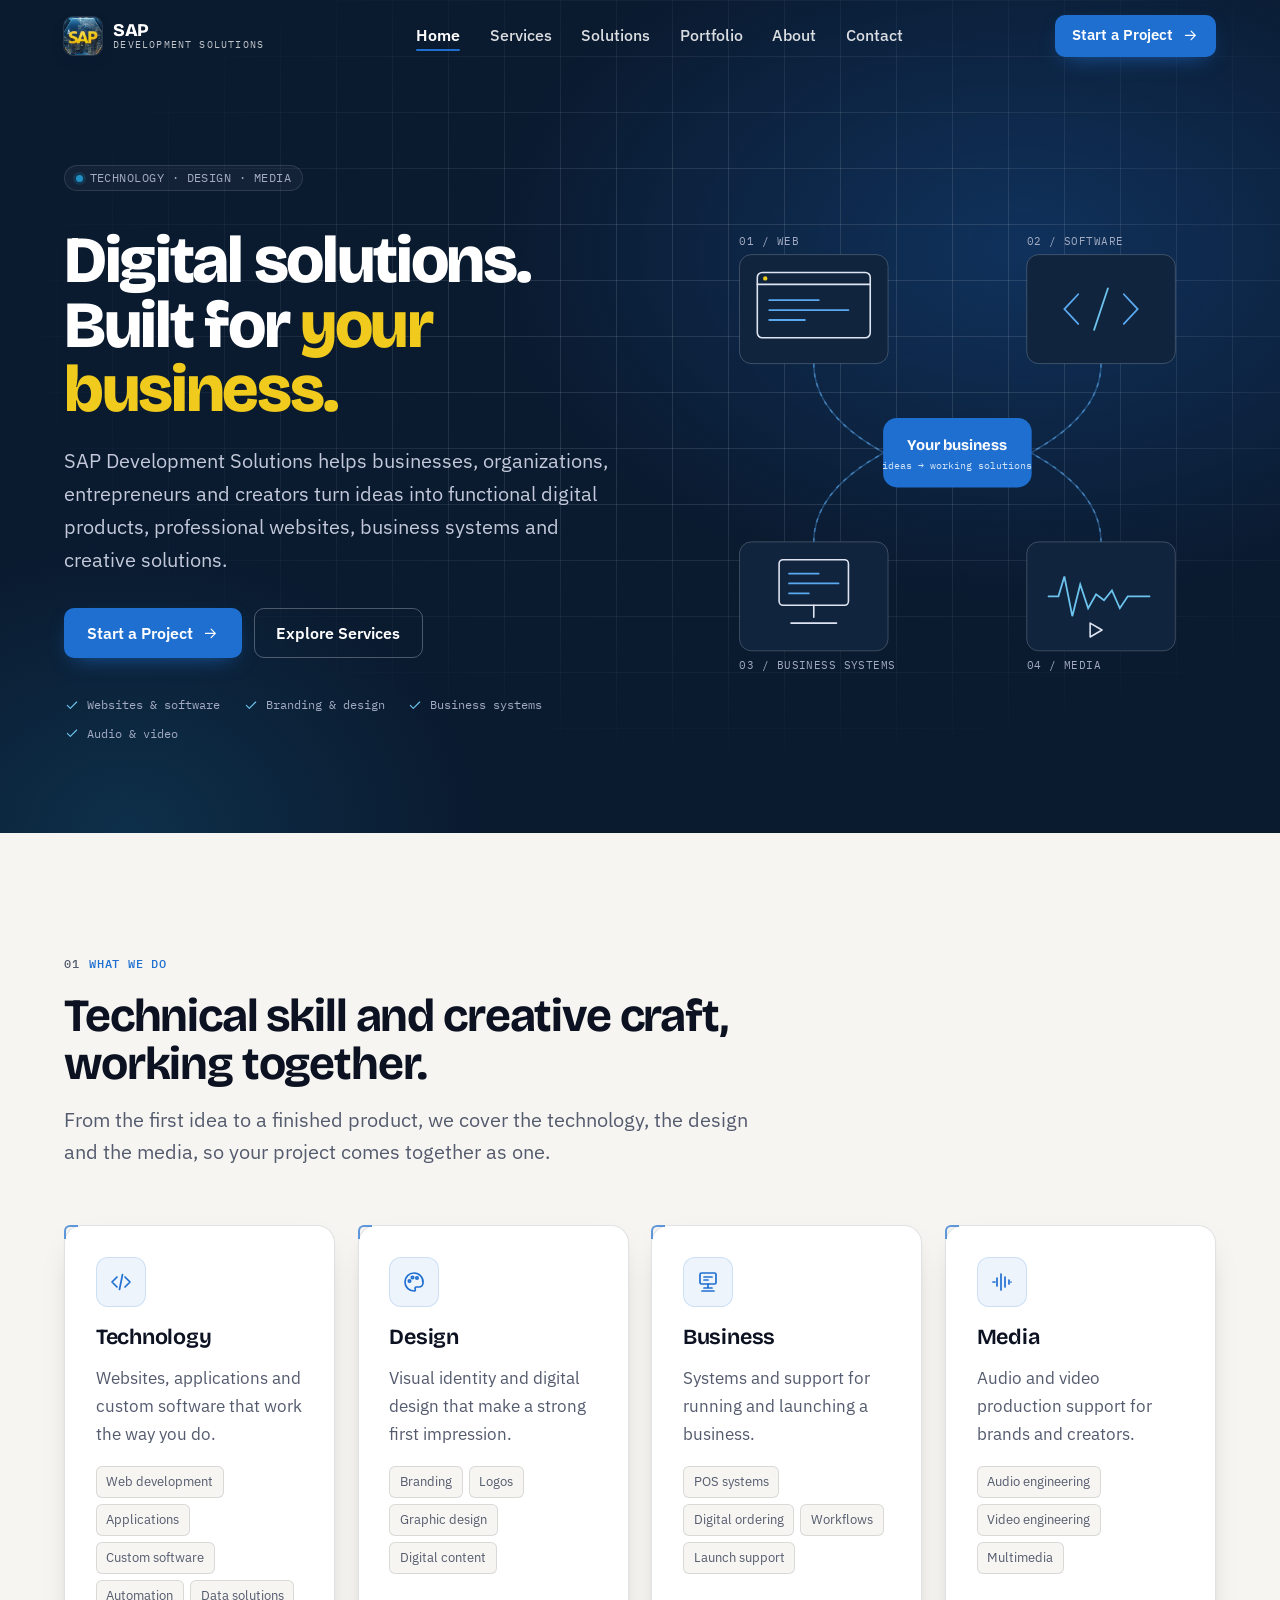
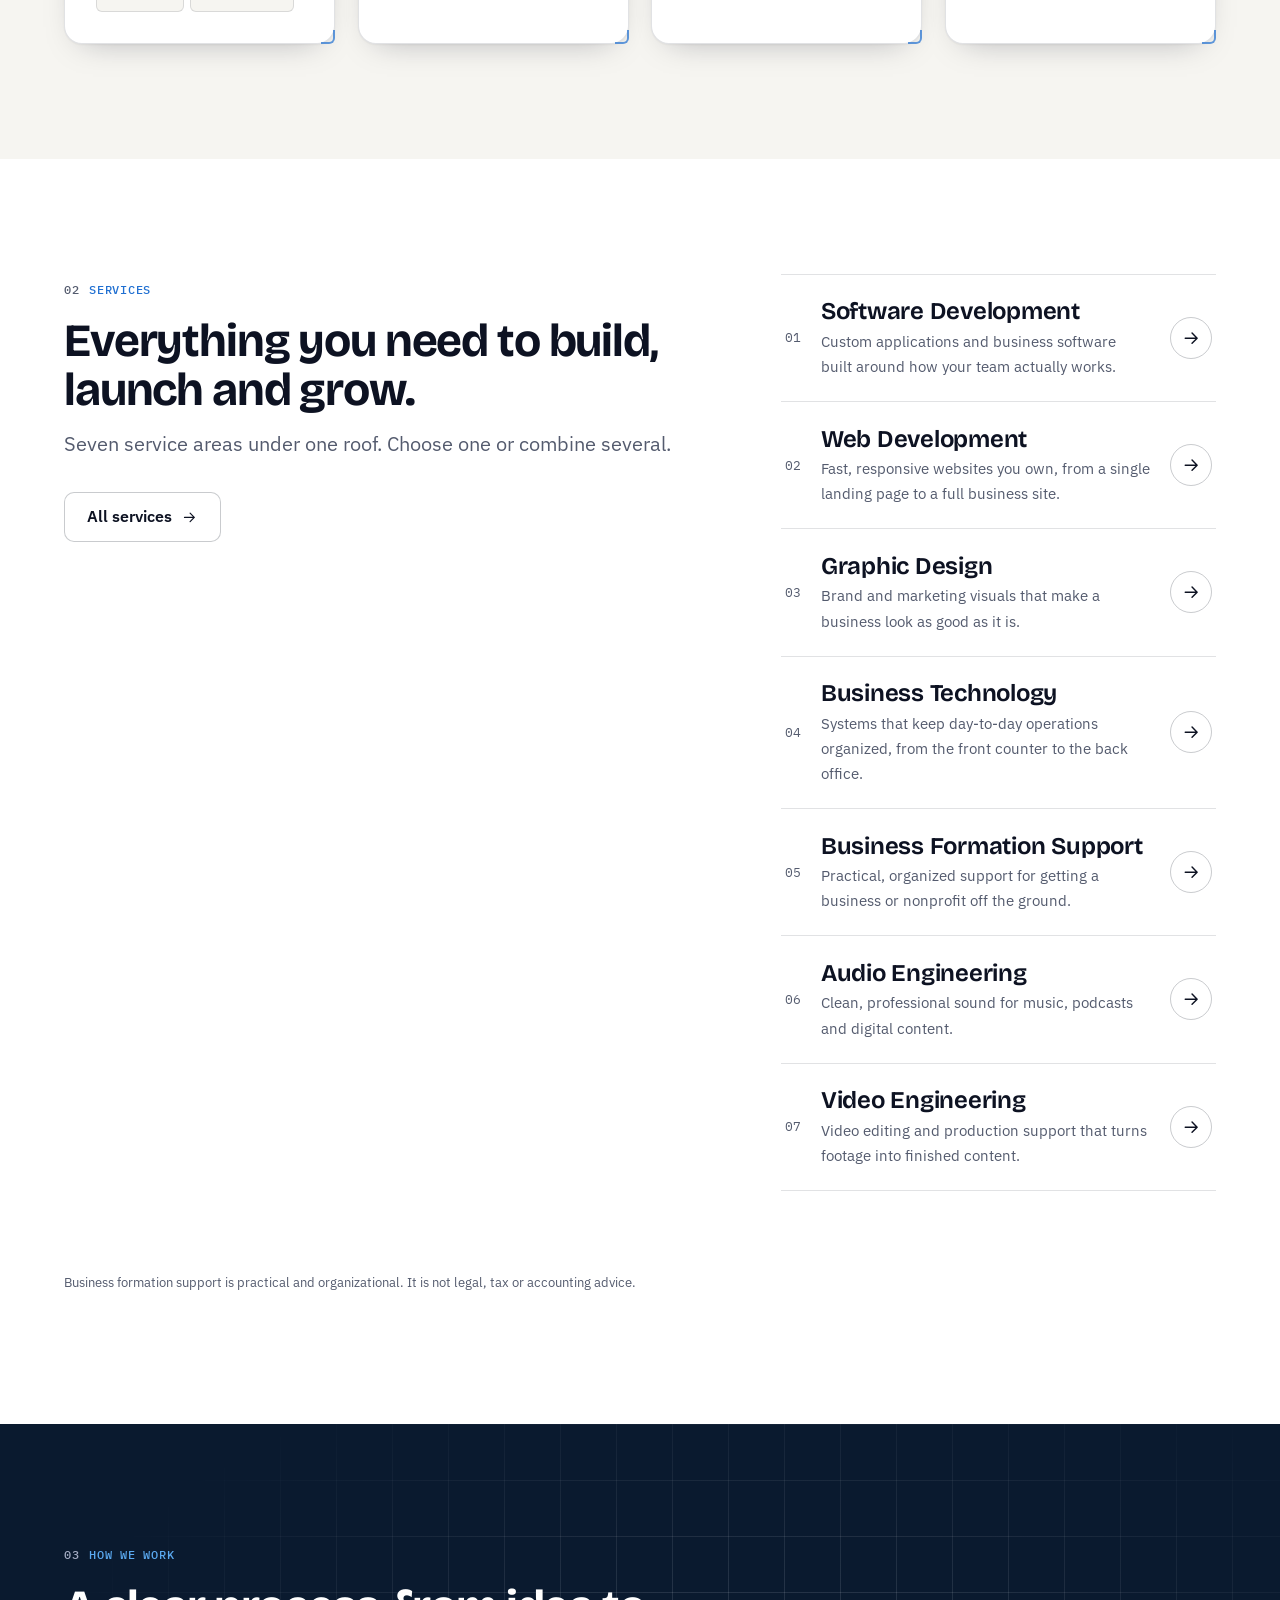
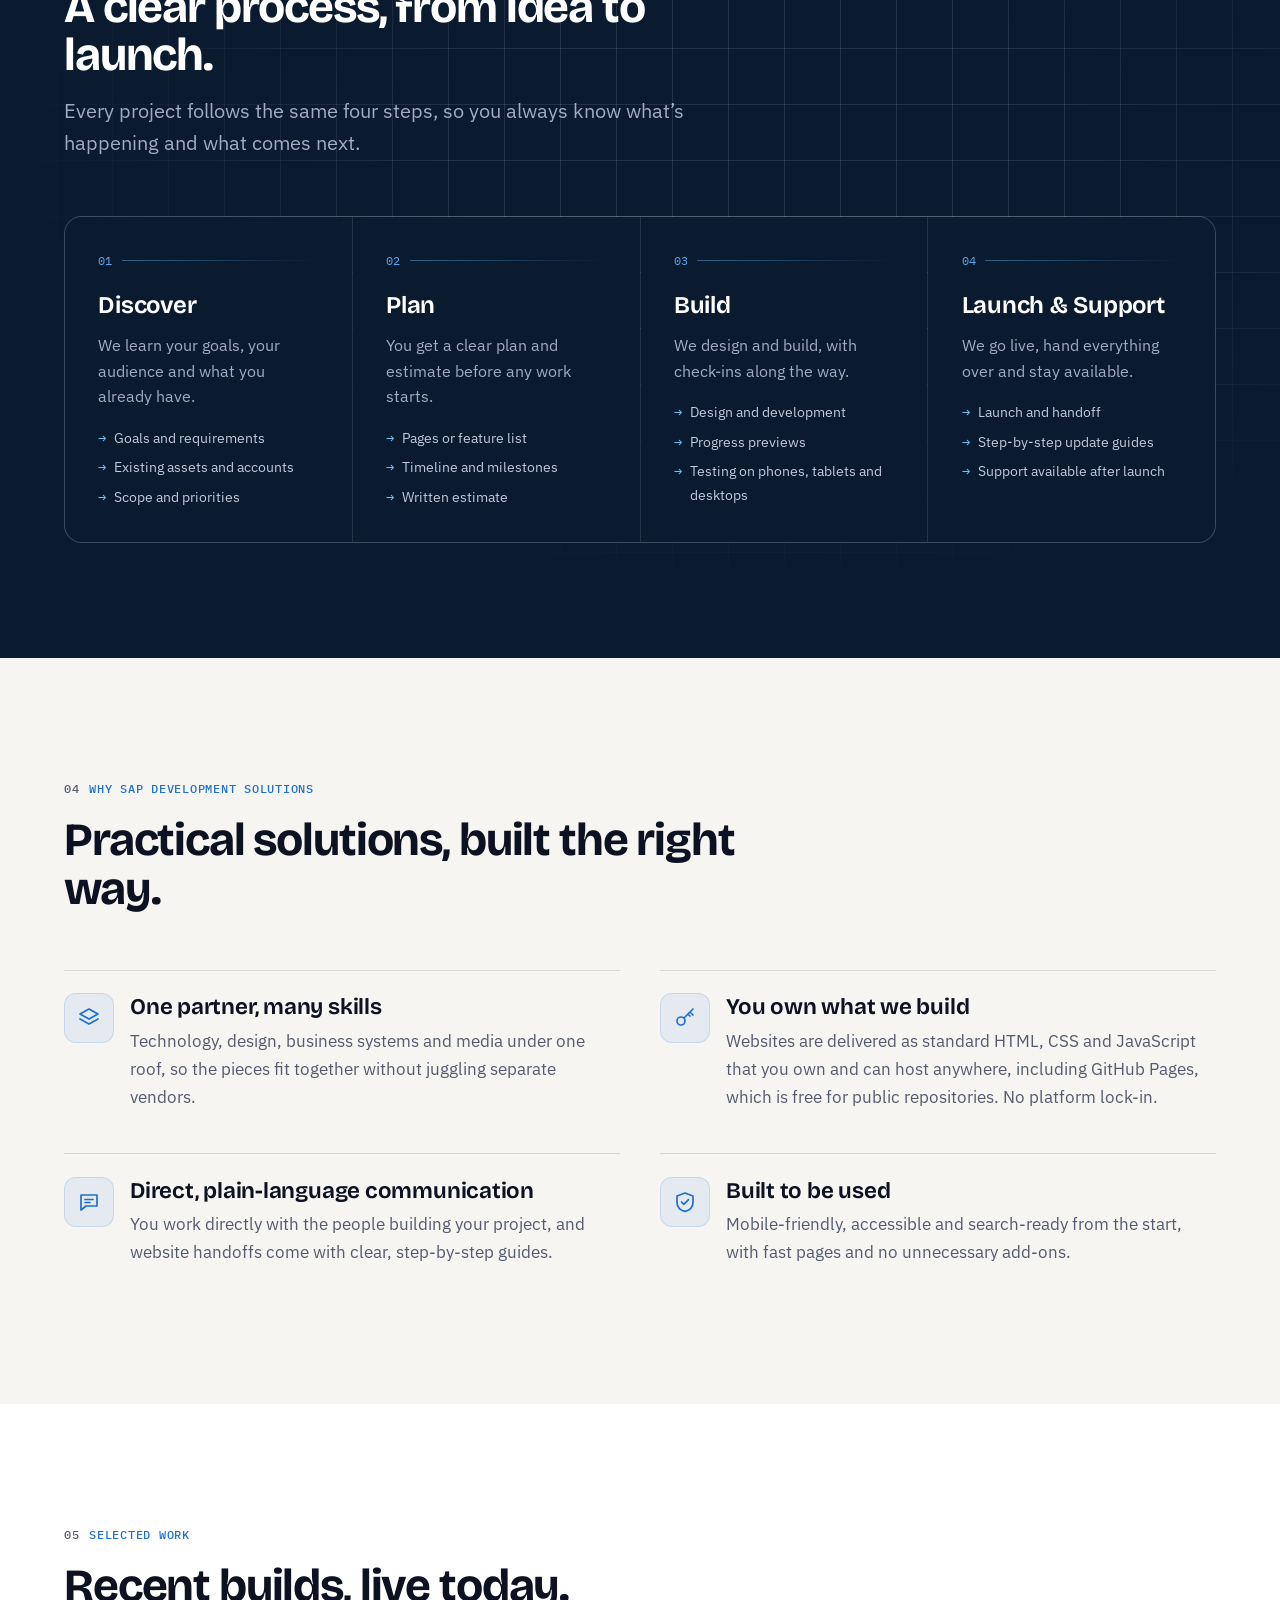
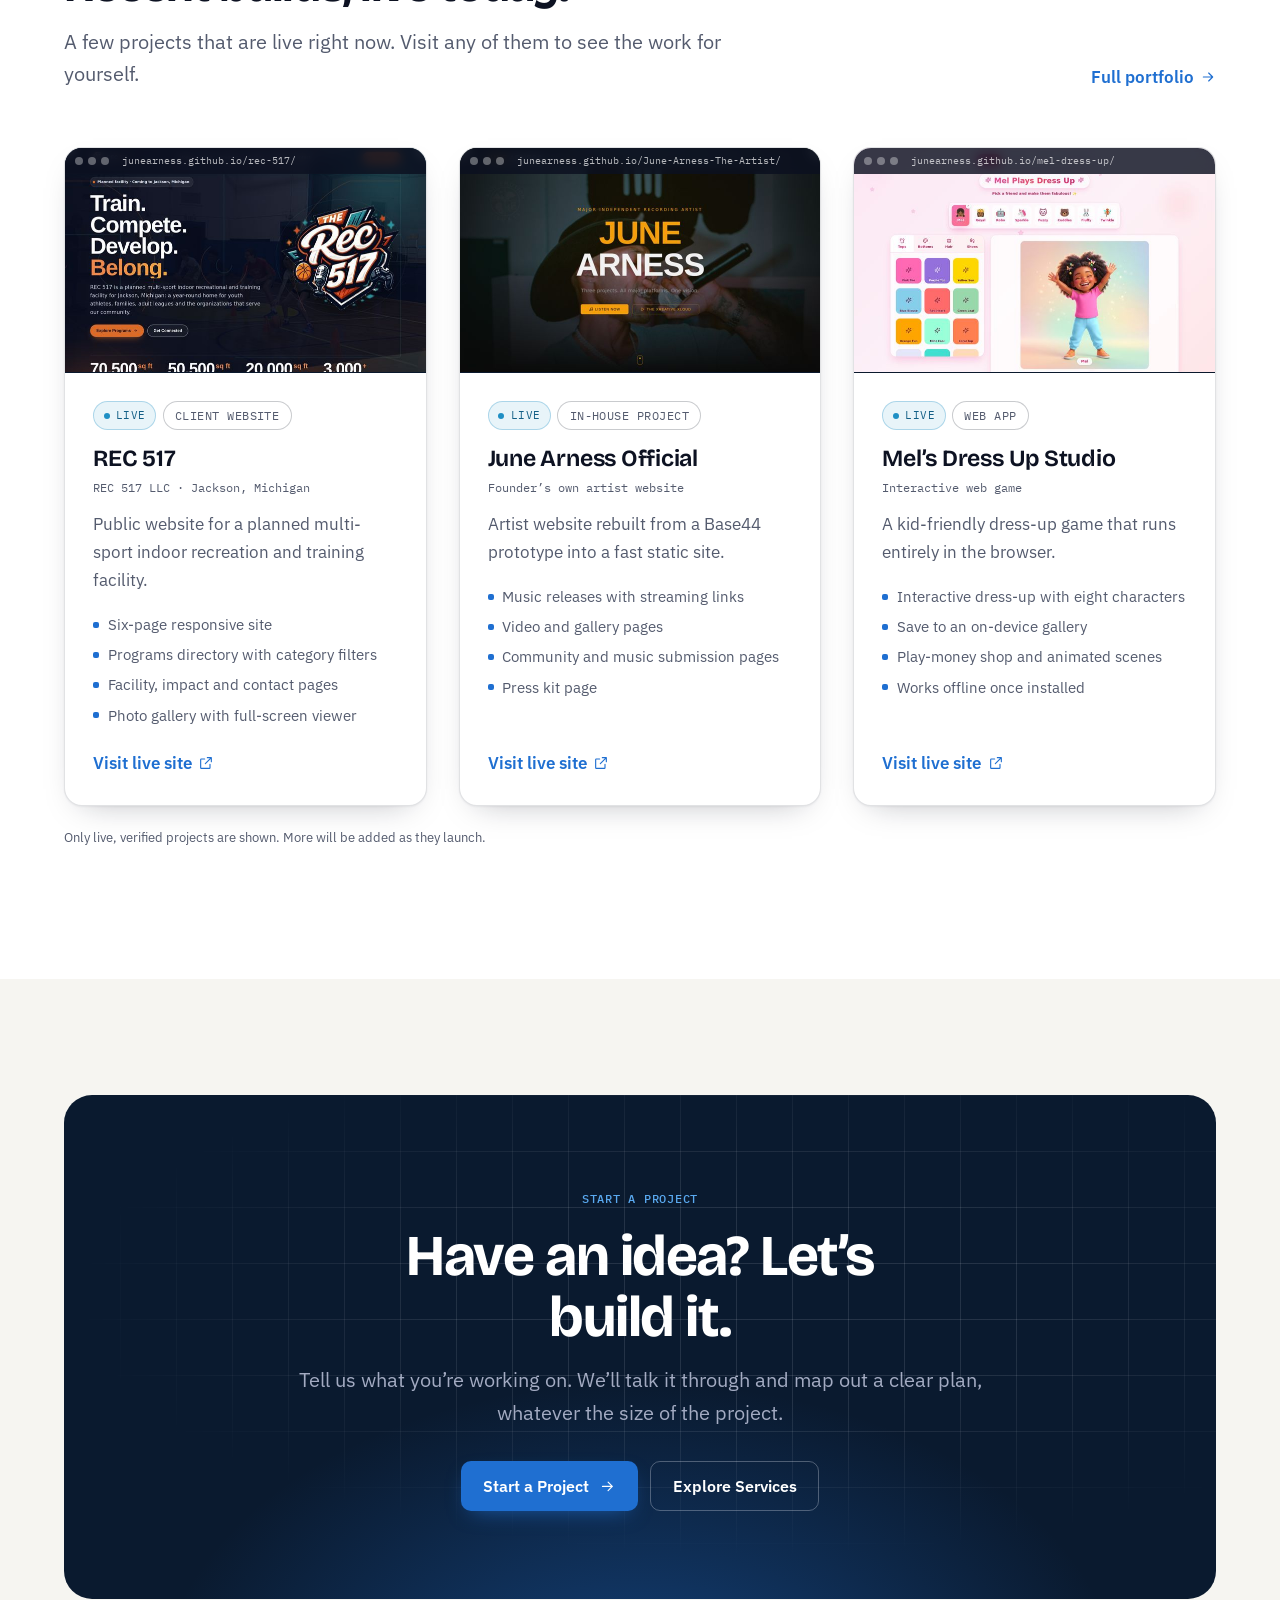
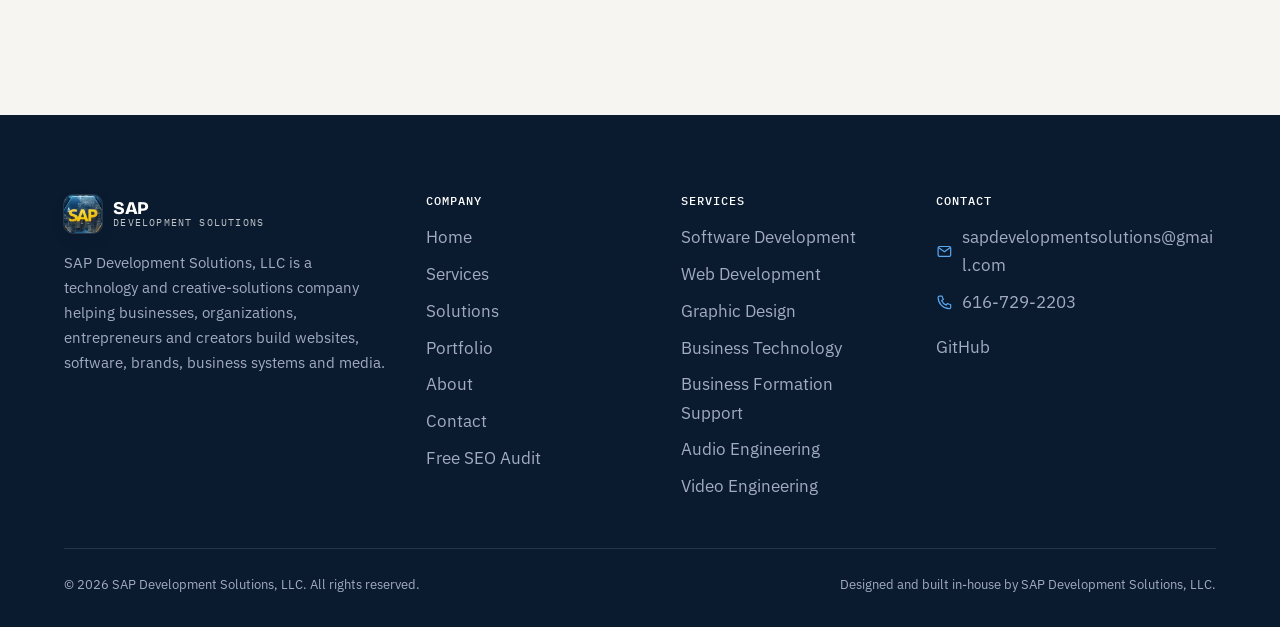
==== commit 6dcedb74: "Add files via upload Added portfolio page and SEO grader" ====
--- a/index.html
+++ b/index.html
@@ -5,21 +5,22 @@
   <meta name="viewport" content="width=device-width, initial-scale=1">
   <title>SAP Development Solutions | Web, Software, Design &amp; Media</title>
   <meta name="description" content="SAP Development Solutions, LLC builds websites, software, brands, business systems and media for businesses, organizations, entrepreneurs and creators.">
-  <!-- DOMAIN: after launch, replace https://www.example.com/ on this page with the live
-       address (canonical, og:url, og:image, twitter:image and the ld+json block). -->
-  <link rel="canonical" href="https://www.example.com/">
+  <!-- ADDRESS: set for https://junearness.github.io/sap-development-solutions/ . If the site
+       lives elsewhere (custom domain or another repo name), replace that address on this page
+       (canonical, og:url, og:image, twitter:image and the ld+json block). -->
+  <link rel="canonical" href="https://junearness.github.io/sap-development-solutions/">
   <meta property="og:type" content="website">
   <meta property="og:site_name" content="SAP Development Solutions, LLC">
   <meta property="og:title" content="SAP Development Solutions | Web, Software, Design &amp; Media">
   <meta property="og:description" content="SAP Development Solutions, LLC builds websites, software, brands, business systems and media for businesses, organizations, entrepreneurs and creators.">
-  <meta property="og:url" content="https://www.example.com/">
-  <meta property="og:image" content="https://www.example.com/og-image.jpg">
+  <meta property="og:url" content="https://junearness.github.io/sap-development-solutions/">
+  <meta property="og:image" content="https://junearness.github.io/sap-development-solutions/og-image.jpg">
   <meta property="og:image:width" content="1200">
   <meta property="og:image:height" content="630">
   <meta name="twitter:card" content="summary_large_image">
   <meta name="twitter:title" content="SAP Development Solutions | Web, Software, Design &amp; Media">
   <meta name="twitter:description" content="SAP Development Solutions, LLC builds websites, software, brands, business systems and media for businesses, organizations, entrepreneurs and creators.">
-  <meta name="twitter:image" content="https://www.example.com/og-image.jpg">
+  <meta name="twitter:image" content="https://junearness.github.io/sap-development-solutions/og-image.jpg">
   <meta name="theme-color" content="#0b1020">
   <link rel="icon" type="image/png" href="./favicon.png">
   <link rel="apple-touch-icon" href="./apple-touch-icon.png">
@@ -29,7 +30,7 @@
   <link rel="stylesheet" href="./style.css">
   <link rel="stylesheet" href="./responsive.css">
   <script>document.documentElement.classList.add("js");</script>
-  <script type="application/ld+json">{"@context": "https://schema.org", "@type": "Organization", "name": "SAP Development Solutions, LLC", "url": "https://www.example.com/", "logo": "https://www.example.com/logo-full.jpg", "email": "sapdevelopmentsolutions@gmail.com", "telephone": "616-729-2203", "founder": {"@type": "Person", "name": "Stephen Arness Parks Jr."}, "description": "Technology and creative-solutions company: web and software development, graphic design, business technology, business formation support, and audio and video engineering.", "sameAs": ["https://github.com/JuneArness"]}</script>
+  <script type="application/ld+json">{"@context": "https://schema.org", "@type": "Organization", "name": "SAP Development Solutions, LLC", "url": "https://junearness.github.io/sap-development-solutions/", "logo": "https://junearness.github.io/sap-development-solutions/logo-full.jpg", "email": "sapdevelopmentsolutions@gmail.com", "telephone": "616-729-2203", "founder": {"@type": "Person", "name": "Stephen Arness Parks Jr."}, "description": "Technology and creative-solutions company: web and software development, graphic design, business technology, business formation support, and audio and video engineering.", "sameAs": ["https://github.com/JuneArness"]}</script>
 </head>
 <body class="header-dark">
   <a class="skip-link" href="#main">Skip to main content</a>
@@ -40,6 +41,7 @@
           <li><a href="./index.html" aria-current="page">Home</a></li>
           <li><a href="./services.html">Services</a></li>
           <li><a href="./solutions.html">Solutions</a></li>
+          <li><a href="./portfolio.html">Portfolio</a></li>
           <li><a href="./about.html">About</a></li>
           <li><a href="./contact.html">Contact</a></li>
       </ul></nav>
@@ -52,8 +54,9 @@
         <li><a class="m-link" href="./index.html" aria-current="page">Home<span>01</span></a></li>
         <li><a class="m-link" href="./services.html">Services<span>02</span></a></li>
         <li><a class="m-link" href="./solutions.html">Solutions<span>03</span></a></li>
-        <li><a class="m-link" href="./about.html">About<span>04</span></a></li>
-        <li><a class="m-link" href="./contact.html">Contact<span>05</span></a></li>
+        <li><a class="m-link" href="./portfolio.html">Portfolio<span>04</span></a></li>
+        <li><a class="m-link" href="./about.html">About<span>05</span></a></li>
+        <li><a class="m-link" href="./contact.html">Contact<span>06</span></a></li>
     </ul></nav>
     <div class="m-foot">
       <a class="btn btn-primary" href="./contact.html">Start a Project<svg class="icon icon-arrow" viewBox="0 0 24 24" aria-hidden="true" focusable="false"><path d="M5 12h14M13 6l6 6-6 6"/></svg></a>
@@ -159,7 +162,7 @@
 
     <section class="section white" aria-labelledby="work-title" data-hide-if-empty>
       <div class="container">
-        <div class="section-head reveal"><div><p class="label"><span class="idx">05</span>Selected work</p><h2 class="h2" id="work-title">Recent builds, live today.</h2><p class="lead">A few projects that are live right now. Visit any of them to see the work for yourself.</p></div></div>
+        <div class="section-head row reveal"><div><p class="label"><span class="idx">05</span>Selected work</p><h2 class="h2" id="work-title">Recent builds, live today.</h2><p class="lead">A few projects that are live right now. Visit any of them to see the work for yourself.</p></div><a class="text-link" href="./portfolio.html">Full portfolio<svg class="icon" viewBox="0 0 24 24" aria-hidden="true" focusable="false"><path d="M5 12h14M13 6l6 6-6 6"/></svg></a></div>
         <div class="work-grid stagger" data-work></div>
         <p class="fine" style="margin-top:1.25rem">Only live, verified projects are shown. More will be added as they launch.</p>
       </div>
@@ -186,7 +189,7 @@
           <a class="brand" href="./index.html" aria-label="SAP Development Solutions, LLC home"><img src="./logo-mark.png" alt="" width="38" height="38"><span class="brand-text"><b>SAP</b><span>Development Solutions</span></span></a>
           <p>SAP Development Solutions, LLC is a technology and creative-solutions company helping businesses, organizations, entrepreneurs and creators build websites, software, brands, business systems and media.</p>
         </div>
-        <div><h2>Company</h2><ul><li><a href="./index.html">Home</a></li><li><a href="./services.html">Services</a></li><li><a href="./solutions.html">Solutions</a></li><li><a href="./about.html">About</a></li><li><a href="./contact.html">Contact</a></li></ul></div>
+        <div><h2>Company</h2><ul><li><a href="./index.html">Home</a></li><li><a href="./services.html">Services</a></li><li><a href="./solutions.html">Solutions</a></li><li><a href="./portfolio.html">Portfolio</a></li><li><a href="./about.html">About</a></li><li><a href="./contact.html">Contact</a></li><li><a href="./free-seo-audit.html">Free SEO Audit</a></li></ul></div>
         <div><h2>Services</h2><ul><li><a href="./services.html#software">Software Development</a></li><li><a href="./services.html#web">Web Development</a></li><li><a href="./services.html#design">Graphic Design</a></li><li><a href="./services.html#business-tech">Business Technology</a></li><li><a href="./services.html#formation">Business Formation Support</a></li><li><a href="./services.html#audio">Audio Engineering</a></li><li><a href="./services.html#video">Video Engineering</a></li></ul></div>
         <div>
           <h2>Contact</h2>
--- a/style.css
+++ b/style.css
@@ -394,3 +394,14 @@
 .logo-figure img { width: 100%; aspect-ratio: 1; object-fit: cover; }
 .diagram .core rect { fill: var(--brand-primary); }
 .diagram .pulse, .diagram .node .amber { fill: var(--brand-accent); }
+
+/* ---------- Portfolio: in-progress cards ---------- */
+.status.soon { background: rgba(240, 203, 30, .14); color: #6b5300; border-color: rgba(200, 160, 0, .45); }
+.status.soon::before { background: #d4a900; }
+.work.is-upcoming .shot img { filter: saturate(.85); }
+.work.is-upcoming .fine { margin: auto 0 0; }
+
+/* ---------- Consent checkbox (free SEO audit form) ---------- */
+.field.consent label { display: flex; gap: .75rem; align-items: flex-start; font-weight: 400; font-size: .93rem; color: var(--muted); cursor: pointer; }
+.field.consent input { flex: none; width: 1.25rem; height: 1.25rem; min-height: 0; margin-top: .2rem; padding: 0; accent-color: var(--brand-primary); }
+.field.consent.bad label { color: #8c1d14; }
